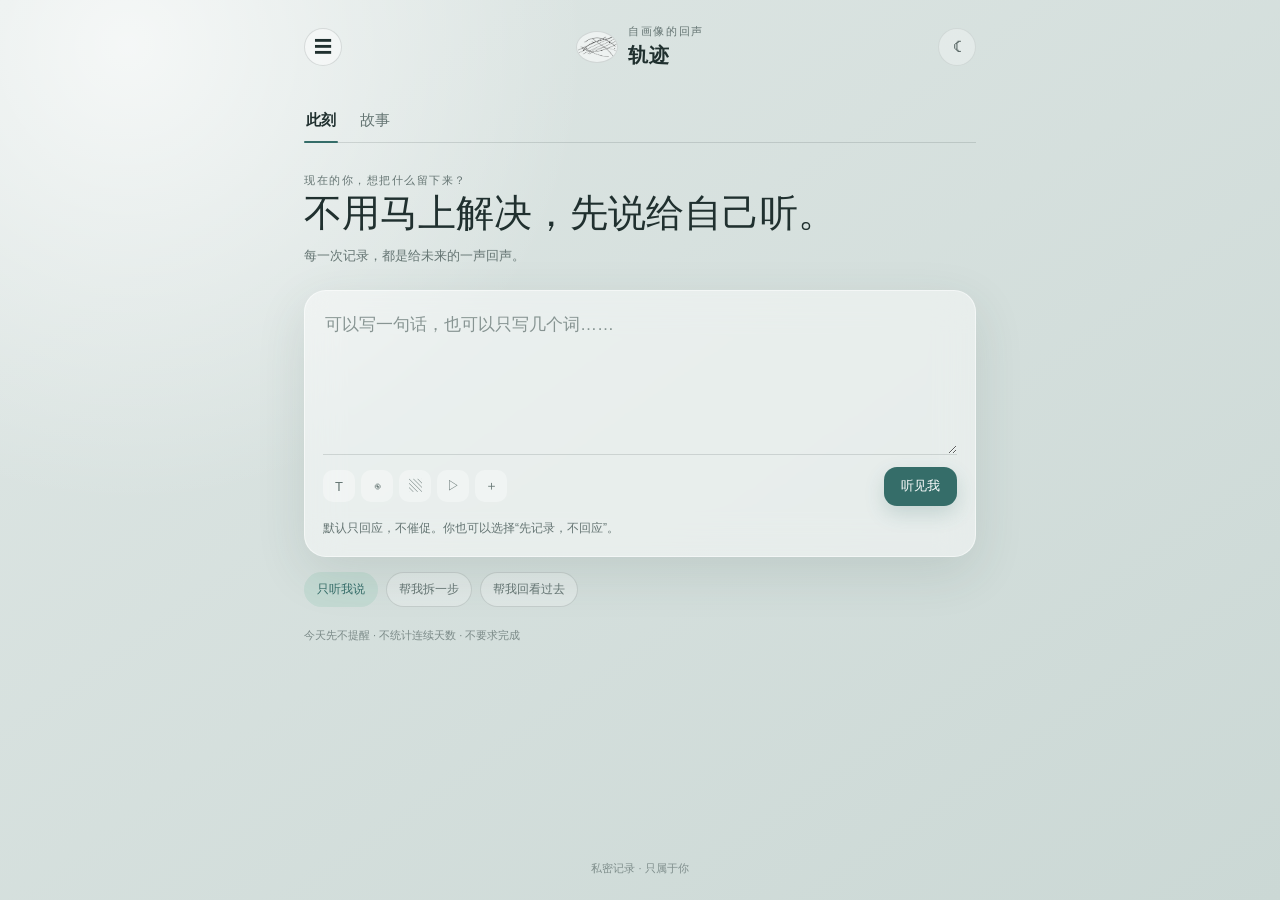
==== app-2/prototype/index.html @ c13e7a48 "feat: add initial trajectory prototype" ====
<!doctype html>
<html lang="zh-CN">
  <head>
    <meta charset="UTF-8" />
    <meta name="viewport" content="width=device-width, initial-scale=1.0" />
    <meta name="theme-color" content="#dfe7e5" />
    <link rel="icon" type="image/png" href="./assets/trajectory-mark.png" />
    <link rel="apple-touch-icon" href="./assets/trajectory-mark.png" />
    <link rel="manifest" href="./manifest.webmanifest" />
    <meta name="apple-mobile-web-app-title" content="轨迹" />
    <title>轨迹 · 自画像的回声</title>
    <link rel="stylesheet" href="./styles.css" />
  </head>
  <body data-theme="mist" data-hand="right">
    <main class="app-shell">
      <header class="topbar">
        <button class="icon-button" id="settingsButton" aria-label="打开设置" title="设置">☰</button>
        <div class="brand-lockup">
          <span class="brand-mark"><img src="./assets/trajectory-mark.png" alt="轨迹图标" /></span>
          <div>
            <p class="eyebrow">自画像的回声</p>
            <h1>轨迹</h1>
          </div>
        </div>
        <button class="icon-button ghost" id="quietButton" aria-label="今天先不提醒" title="今天先不提醒">☾</button>
      </header>

      <nav class="tabs" aria-label="主导航">
        <button class="tab is-active" data-tab="now">此刻</button>
        <button class="tab" data-tab="story">故事</button>
      </nav>

      <section class="view" id="nowView" data-view="now">
        <div class="welcome-copy">
          <p class="kicker" id="greeting">现在的你，想把什么留下来？</p>
          <h2>不用马上解决，先说给自己听。</h2>
          <p class="muted">每一次记录，都是给未来的一声回声。</p>
        </div>

        <section class="composer glass-panel" aria-label="记录此刻">
          <label class="sr-only" for="thoughtInput">写下此刻的想法</label>
          <textarea id="thoughtInput" rows="5" placeholder="可以写一句话，也可以只写几个词……"></textarea>
          <div class="composer-toolbar">
            <div class="input-tools" role="group" aria-label="输入方式">
              <button class="tool-button" data-input="text" aria-label="文字输入">T</button>
              <button class="tool-button" data-input="voice" aria-label="语音输入">◉</button>
              <button class="tool-button" data-input="image" aria-label="添加图片">▧</button>
              <button class="tool-button optional" data-input="video" aria-label="添加视频">▷</button>
              <button class="tool-button" id="tagButton" aria-label="添加标签">＋</button>
            </div>
            <button class="primary-button" id="respondButton">听见我</button>
          </div>
          <p class="composer-hint" id="composerHint">默认只回应，不催促。你也可以选择“先记录，不回应”。</p>
        </section>

        <div class="response-modes" aria-label="回应模式">
          <button class="mode-chip is-selected" data-mode="reflect">只听我说</button>
          <button class="mode-chip" data-mode="break_down">帮我拆一步</button>
          <button class="mode-chip" data-mode="recall">帮我回看过去</button>
        </div>

        <section class="response-card glass-panel is-hidden" id="responseCard" aria-live="polite">
          <div class="response-label"><span class="pulse-dot"></span> 一声回声</div>
          <p id="responseText"></p>
          <div class="response-actions">
            <button class="secondary-button" id="saveButton">留下这声回声</button>
            <button class="text-button" id="quietResponseButton">先安静一会儿</button>
          </div>
        </section>

        <div class="small-note">今天先不提醒 · 不统计连续天数 · 不要求完成</div>
      </section>

      <section class="view is-hidden" id="storyView" data-view="story">
        <div class="story-header">
          <div>
            <p class="kicker">你的故事</p>
            <h2>回到某一个时刻。</h2>
          </div>
          <button class="secondary-button report-button" id="reportButton">月度回望</button>
        </div>

        <div class="filters glass-panel">
          <button class="filter-button" id="dateFilter">最近 30 天⌄</button>
          <button class="filter-button" id="tagFilter">所有标签⌄</button>
        </div>

        <div class="story-list" id="storyList"></div>
        <section class="empty-state glass-panel" id="emptyState">
          <div class="empty-orbit">◌</div>
          <h3>故事还在变长</h3>
          <p>你留下的每一次小小回应，都会在这里找到位置。</p>
          <button class="text-button" id="backToNow">写下第一声回声 →</button>
        </section>
      </section>

      <footer class="bottom-note">私密记录 · 只属于你</footer>
    </main>

    <div class="modal-backdrop is-hidden" id="settingsModal" role="presentation">
      <section class="settings-sheet" role="dialog" aria-modal="true" aria-labelledby="settingsTitle">
        <div class="sheet-handle"></div>
        <div class="sheet-header">
          <div>
            <p class="kicker">偏好与安全</p>
            <h2 id="settingsTitle">设置</h2>
          </div>
          <button class="icon-button" id="closeSettings" aria-label="关闭设置">×</button>
        </div>
        <div class="settings-group">
          <div class="setting-row">
            <div><strong>常用手</strong><span>让常用按钮更靠近顺手的一侧</span></div>
            <div class="segmented" role="group" aria-label="常用手">
              <button data-hand-choice="left">左手</button><button class="is-active" data-hand-choice="right">右手</button>
            </div>
          </div>
          <div class="setting-row">
            <div><strong>界面背景</strong><span>低饱和色块，保持阅读舒适</span></div>
            <div class="theme-picker" role="group" aria-label="界面背景">
              <button class="theme-swatch mist is-active" data-theme-choice="mist" aria-label="雾青"></button>
              <button class="theme-swatch sand" data-theme-choice="sand" aria-label="暖沙"></button>
              <button class="theme-swatch dusk" data-theme-choice="dusk" aria-label="暮蓝"></button>
            </div>
          </div>
          <div class="setting-row">
            <div><strong>主动提醒</strong><span>默认关闭，只在你主动设置后提醒</span></div>
            <label class="switch"><input type="checkbox" id="reminderToggle" /><span></span></label>
          </div>
          <div class="setting-row">
            <div><strong>允许回看过去</strong><span>让 AI 在你请求时引用旧的回声</span></div>
            <label class="switch"><input type="checkbox" id="historyToggle" /><span></span></label>
          </div>
        </div>
        <div class="privacy-callout"><span>⌁</span><p>你的记录默认私密。云同步、AI 分析和媒体理解都可以分别控制。</p></div>
        <button class="primary-button full-width" id="doneSettings">完成</button>
      </section>
    </div>

    <script src="./app.js"></script>
  </body>
</html>
---- app-2/prototype/styles.css ----
:root {
  color-scheme: light;
  --bg: #dfe7e5;
  --bg-deep: #cbd8d5;
  --ink: #20302f;
  --muted: #657573;
  --line: rgba(32, 48, 47, .14);
  --glass: rgba(255, 255, 255, .46);
  --glass-strong: rgba(255, 255, 255, .72);
  --accent: #356d69;
  --accent-soft: #c4dad3;
  --shadow: 0 16px 50px rgba(48, 72, 68, .12);
}

* { box-sizing: border-box; }
body { margin: 0; min-height: 100vh; color: var(--ink); font-family: ui-sans-serif, -apple-system, BlinkMacSystemFont, "PingFang SC", "Noto Sans CJK SC", sans-serif; background: radial-gradient(circle at 10% 5%, rgba(255,255,255,.7), transparent 32%), linear-gradient(145deg, var(--bg), var(--bg-deep)); }
body[data-theme="sand"] { --bg: #e8e0d3; --bg-deep: #d5c9b7; --accent: #78614c; --accent-soft: #ead9c2; }
body[data-theme="dusk"] { --bg: #d9dce5; --bg-deep: #bfc5d5; --ink: #24283b; --muted: #666c80; --accent: #535d87; --accent-soft: #d0d4e9; }
button, textarea, input { font: inherit; }
button { cursor: pointer; color: inherit; border: 0; }
.app-shell { width: min(100%, 760px); min-height: 100vh; margin: 0 auto; padding: 24px clamp(18px, 4vw, 44px) 22px; display: flex; flex-direction: column; }
.topbar { display: flex; align-items: center; justify-content: space-between; gap: 16px; }
.brand-lockup { display: flex; align-items: center; gap: 10px; }
.brand-mark { display: grid; place-items: center; width: 42px; height: 32px; overflow: hidden; border: 1px solid var(--line); border-radius: 50%; background: rgba(255,255,255,.55); }
.brand-mark img { width: 39px; height: 23px; object-fit: cover; object-position: center; mix-blend-mode: multiply; }
.eyebrow, .kicker { margin: 0 0 3px; color: var(--muted); font-size: 11px; letter-spacing: .14em; }
h1, h2, h3, p { margin-top: 0; }
h1 { margin: 0; font-family: Georgia, serif; font-size: 20px; letter-spacing: .04em; }
h2 { margin-bottom: 9px; font-family: Georgia, serif; font-size: clamp(26px, 4vw, 38px); font-weight: 500; line-height: 1.2; }
h3 { margin-bottom: 6px; font-family: Georgia, serif; font-size: 21px; font-weight: 500; }
.icon-button { width: 38px; height: 38px; border-radius: 50%; background: var(--glass); border: 1px solid var(--line); font-size: 18px; transition: transform .2s, background .2s; }
.icon-button:hover { transform: translateY(-1px); background: var(--glass-strong); }
.icon-button.ghost { opacity: .66; }
.tabs { display: flex; gap: 20px; margin: 42px 0 30px; border-bottom: 1px solid var(--line); }
.tab { position: relative; padding: 0 2px 12px; background: none; color: var(--muted); font-size: 15px; }
.tab.is-active { color: var(--ink); font-weight: 600; }
.tab.is-active::after { content: ""; position: absolute; left: 0; right: 0; bottom: -1px; height: 2px; background: var(--accent); border-radius: 2px; }
.view { animation: fade-in .35s ease both; }
@keyframes fade-in { from { opacity: 0; transform: translateY(5px); } to { opacity: 1; transform: none; } }
.welcome-copy { max-width: 580px; margin-bottom: 24px; }
.muted, .composer-hint, .small-note, .bottom-note { color: var(--muted); font-size: 13px; line-height: 1.6; }
.glass-panel { background: var(--glass); border: 1px solid rgba(255,255,255,.5); box-shadow: var(--shadow); backdrop-filter: blur(18px); -webkit-backdrop-filter: blur(18px); }
.composer { border-radius: 22px; padding: 18px; }
textarea { display: block; width: 100%; resize: vertical; min-height: 125px; border: 0; outline: 0; background: transparent; color: var(--ink); font-size: 17px; line-height: 1.65; }
textarea::placeholder { color: var(--muted); opacity: .75; }
.composer-toolbar { display: flex; align-items: center; justify-content: space-between; gap: 12px; padding-top: 12px; border-top: 1px solid var(--line); }
.input-tools { display: flex; gap: 6px; }
.tool-button { width: 32px; height: 32px; border-radius: 10px; background: rgba(255,255,255,.34); color: var(--muted); border: 1px solid transparent; font-size: 13px; }
.tool-button:hover, .tool-button.is-selected { color: var(--accent); background: var(--accent-soft); border-color: rgba(53,109,105,.18); }
.primary-button, .secondary-button { min-height: 39px; padding: 0 17px; border-radius: 13px; font-size: 13px; transition: transform .2s, box-shadow .2s; }
.primary-button { color: #fff; background: var(--accent); box-shadow: 0 8px 20px rgba(53,109,105,.2); }
.primary-button:hover, .secondary-button:hover { transform: translateY(-1px); }
.secondary-button { background: var(--glass-strong); border: 1px solid var(--line); }
.full-width { width: 100%; }
.composer-hint { margin: 13px 0 0; font-size: 12px; }
.response-modes { display: flex; flex-wrap: wrap; gap: 8px; margin: 15px 0 18px; }
.mode-chip { padding: 8px 12px; border-radius: 999px; background: rgba(255,255,255,.27); border: 1px solid var(--line); color: var(--muted); font-size: 12px; }
.mode-chip.is-selected { background: var(--accent-soft); color: var(--accent); border-color: transparent; }
.response-card { border-radius: 18px; padding: 19px; }
.response-label { display: flex; align-items: center; gap: 7px; margin-bottom: 12px; color: var(--accent); font-size: 12px; letter-spacing: .08em; }
.pulse-dot { display: inline-block; width: 7px; height: 7px; border-radius: 50%; background: var(--accent); box-shadow: 0 0 0 5px rgba(53,109,105,.12); }
.response-card p { margin-bottom: 17px; font-family: Georgia, serif; font-size: 17px; line-height: 1.7; }
.response-actions { display: flex; align-items: center; gap: 13px; }
.text-button { padding: 4px 0; background: none; color: var(--accent); font-size: 12px; }
.small-note { margin-top: 20px; font-size: 11px; opacity: .8; }
.story-header { display: flex; justify-content: space-between; align-items: end; gap: 15px; margin-bottom: 20px; }
.report-button { white-space: nowrap; }
.filters { display: flex; gap: 8px; padding: 8px; margin-bottom: 17px; border-radius: 15px; }
.filter-button { flex: 1; padding: 9px 11px; text-align: left; border-radius: 10px; background: rgba(255,255,255,.28); color: var(--muted); font-size: 12px; }
.story-list { display: grid; gap: 11px; }
.story-item { padding: 15px 16px; border-radius: 16px; background: var(--glass); border: 1px solid rgba(255,255,255,.5); box-shadow: 0 7px 25px rgba(48,72,68,.07); }
.story-meta { display: flex; justify-content: space-between; gap: 10px; margin-bottom: 7px; color: var(--muted); font-size: 11px; }
.story-item h3 { margin-bottom: 4px; font-size: 17px; }
.story-item p { margin-bottom: 0; color: var(--muted); font-size: 13px; line-height: 1.55; }
.story-tag { display: inline-block; padding: 4px 8px; margin-top: 10px; border-radius: 999px; background: var(--accent-soft); color: var(--accent); font-size: 10px; }
.empty-state { padding: 45px 22px; border-radius: 20px; text-align: center; }
.empty-orbit { display: grid; place-items: center; width: 58px; height: 58px; margin: 0 auto 15px; border: 1px solid var(--line); border-radius: 50%; color: var(--accent); font-size: 32px; }
.empty-state p { max-width: 280px; margin: 0 auto 16px; color: var(--muted); font-size: 13px; line-height: 1.6; }
.bottom-note { margin-top: auto; padding-top: 28px; text-align: center; font-size: 11px; opacity: .75; }
.settings-sheet { width: min(100%, 560px); padding: 11px 22px 24px; background: var(--glass-strong); border: 1px solid rgba(255,255,255,.7); border-radius: 26px 26px 0 0; box-shadow: 0 -20px 60px rgba(32,48,47,.18); backdrop-filter: blur(24px); }
.modal-backdrop { position: fixed; inset: 0; z-index: 10; display: flex; align-items: end; justify-content: center; background: rgba(31,45,44,.22); animation: fade-in .2s ease both; }
.sheet-handle { width: 38px; height: 4px; margin: 0 auto 20px; border-radius: 99px; background: var(--line); }
.sheet-header { display: flex; align-items: start; justify-content: space-between; margin-bottom: 20px; }
.sheet-header h2 { margin-bottom: 0; font-size: 28px; }
.settings-group { display: grid; gap: 2px; }
.setting-row { display: flex; align-items: center; justify-content: space-between; gap: 18px; padding: 16px 0; border-bottom: 1px solid var(--line); }
.setting-row strong, .setting-row span { display: block; }
.setting-row strong { margin-bottom: 4px; font-size: 14px; font-weight: 600; }
.setting-row span { color: var(--muted); font-size: 11px; line-height: 1.4; }
.segmented { display: flex; padding: 3px; border-radius: 10px; background: rgba(32,48,47,.08); }
.segmented button { padding: 7px 10px; border-radius: 8px; background: transparent; color: var(--muted); font-size: 11px; }
.segmented button.is-active { background: var(--glass-strong); color: var(--ink); box-shadow: 0 2px 8px rgba(32,48,47,.08); }
.theme-picker { display: flex; gap: 7px; }
.theme-swatch { width: 25px; height: 25px; border-radius: 50%; border: 2px solid transparent; }
.theme-swatch.is-active { outline: 2px solid var(--accent); outline-offset: 2px; }
.theme-swatch.mist { background: #b9d0ca; }.theme-swatch.sand { background: #d8c7ad; }.theme-swatch.dusk { background: #afb7d0; }
.switch input { display: none; }
.switch span { display: block; position: relative; width: 41px; height: 24px; border-radius: 99px; background: rgba(32,48,47,.17); transition: background .2s; }
.switch span::after { content: ""; position: absolute; top: 3px; left: 3px; width: 18px; height: 18px; border-radius: 50%; background: white; box-shadow: 0 2px 4px rgba(0,0,0,.14); transition: transform .2s; }
.switch input:checked + span { background: var(--accent); }.switch input:checked + span::after { transform: translateX(17px); }
.privacy-callout { display: flex; align-items: start; gap: 10px; margin: 18px 0; padding: 12px 13px; border-radius: 13px; background: var(--accent-soft); color: var(--accent); }
.privacy-callout span { font-size: 20px; line-height: 1; }.privacy-callout p { margin: 0; font-size: 11px; line-height: 1.5; }
.is-hidden { display: none !important; }
.sr-only { position: absolute; width: 1px; height: 1px; padding: 0; margin: -1px; overflow: hidden; clip: rect(0,0,0,0); white-space: nowrap; border: 0; }
body[data-hand="left"] .composer-toolbar { flex-direction: row-reverse; }
body[data-hand="left"] .input-tools { flex-direction: row-reverse; }
@media (min-width: 680px) { .settings-sheet { margin-bottom: 18px; border-radius: 26px; } .modal-backdrop { align-items: center; } }
@media (prefers-reduced-motion: reduce) { *, *::before, *::after { animation-duration: .01ms !important; transition-duration: .01ms !important; } }
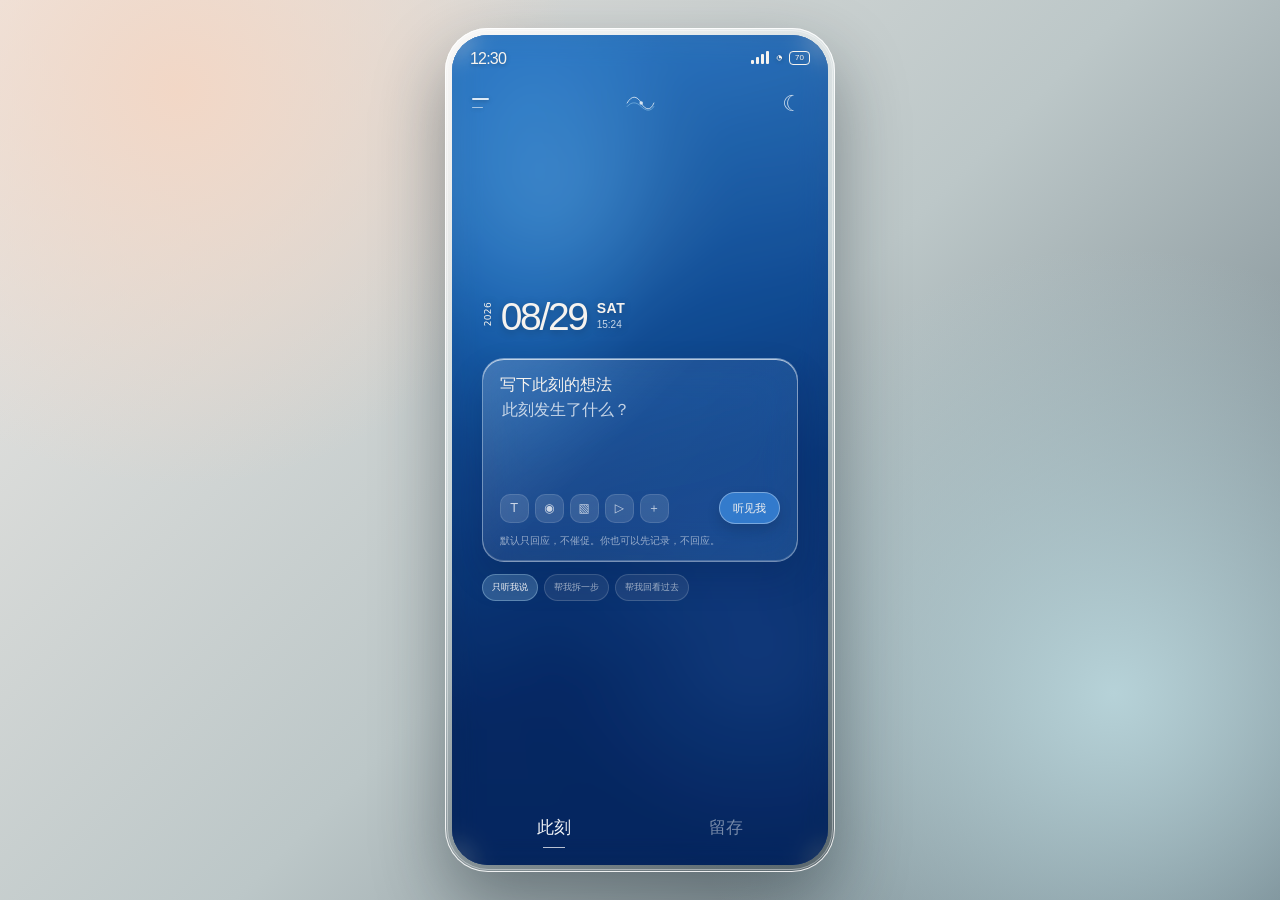
==== commit 600d1401: "feat: refresh trajectory prototype interface" ====
--- a/app-2/prototype/index.html
+++ b/app-2/prototype/index.html
@@ -1,141 +1,119 @@
 <!doctype html>
 <html lang="zh-CN">
-  <head>
-    <meta charset="UTF-8" />
-    <meta name="viewport" content="width=device-width, initial-scale=1.0" />
-    <meta name="theme-color" content="#dfe7e5" />
-    <link rel="icon" type="image/png" href="./assets/trajectory-mark.png" />
-    <link rel="apple-touch-icon" href="./assets/trajectory-mark.png" />
-    <link rel="manifest" href="./manifest.webmanifest" />
-    <meta name="apple-mobile-web-app-title" content="轨迹" />
-    <title>轨迹 · 自画像的回声</title>
-    <link rel="stylesheet" href="./styles.css" />
-  </head>
-  <body data-theme="mist" data-hand="right">
-    <main class="app-shell">
-      <header class="topbar">
-        <button class="icon-button" id="settingsButton" aria-label="打开设置" title="设置">☰</button>
-        <div class="brand-lockup">
-          <span class="brand-mark"><img src="./assets/trajectory-mark.png" alt="轨迹图标" /></span>
-          <div>
-            <p class="eyebrow">自画像的回声</p>
-            <h1>轨迹</h1>
-          </div>
+<head>
+  <meta charset="utf-8" />
+  <meta name="viewport" content="width=device-width, initial-scale=1, viewport-fit=cover" />
+  <title>轨迹 · 自画像的回声</title>
+  <style>
+    :root{
+      color-scheme:dark;
+      --ink:rgba(255,249,241,.96);--soft:rgba(255,246,235,.72);--faint:rgba(255,246,235,.45);
+      --line:rgba(255,246,235,.2);--accent:#9fd7ff;--accent-strong:#b7e5ff;
+      --glass:rgba(160,198,235,.17);--glass-strong:rgba(237,247,255,.23);--shadow:0 24px 58px rgba(1,13,34,.35)
+    }
+    *{box-sizing:border-box}
+    html,body{margin:0;min-height:100%;font-family:Inter,ui-sans-serif,system-ui,-apple-system,"Segoe UI","PingFang SC","Microsoft YaHei",sans-serif;background:#dcd7d4;color:var(--ink)}
+    button,textarea,input{font:inherit}button{border:0;color:inherit;cursor:pointer}
+    body{min-height:100vh;display:grid;place-items:center;padding:22px;background:radial-gradient(circle at 14% 10%,#f2d7c6 0,transparent 29%),radial-gradient(circle at 87% 77%,#b6d2d8 0,transparent 34%),linear-gradient(135deg,#eee9e5,#bcc7c8 52%,#60717a)}
+    .stage{display:flex;justify-content:center;width:100%}
+    .phone{width:min(390px,calc(100vw - 28px));aspect-ratio:390/844;padding:7px;border-radius:43px;background:linear-gradient(145deg,rgba(255,255,255,.82),rgba(199,215,220,.44) 43%,rgba(53,66,73,.76));box-shadow:0 30px 70px rgba(14,27,36,.4),inset 0 0 0 1px rgba(255,255,255,.88),inset 0 0 26px rgba(255,255,255,.2);position:relative}
+    .phone:after{content:"";position:absolute;inset:2px;border-radius:41px;border:1px solid rgba(255,255,255,.4);pointer-events:none}
+    .screen{position:relative;height:100%;overflow:hidden;border-radius:36px;background:#092f6e;isolation:isolate;box-shadow:inset 0 0 0 1px rgba(255,255,255,.2),inset 0 0 45px rgba(255,255,255,.08)}
+    .backdrop,.backdrop:before,.backdrop:after{position:absolute;inset:0;content:"";z-index:-3}
+    .backdrop{background:radial-gradient(ellipse at 19% 8%,rgba(59,142,222,.9),transparent 34%),radial-gradient(ellipse at 88% 28%,rgba(13,74,151,.8),transparent 44%),linear-gradient(160deg,#2679ca 0%,#0f4c99 48%,#062c68 100%);animation:water 12s ease-in-out infinite alternate}
+    .backdrop:before{inset:-14%;background:radial-gradient(circle at 32% 26%,rgba(152,218,255,.28),transparent 20%),radial-gradient(circle at 74% 69%,rgba(75,147,241,.24),transparent 24%);filter:blur(22px);animation:drift 17s ease-in-out infinite alternate}
+    .backdrop:after{background:linear-gradient(180deg,rgba(255,255,255,.08),transparent 32%,rgba(0,8,32,.22));z-index:-2}
+    @keyframes water{to{filter:hue-rotate(9deg) saturate(1.08);transform:scale(1.04)}}
+    @keyframes drift{to{transform:translate(4%, -2%) scale(1.08)}}
+    .frost{position:absolute;inset:0;background:rgba(13,35,75,.12);backdrop-filter:blur(13px) saturate(1.08);-webkit-backdrop-filter:blur(13px) saturate(1.08);pointer-events:none;z-index:-1}
+    .content{position:relative;height:100%;padding:14px 16px 13px;display:flex;flex-direction:column}
+    .status{height:25px;display:flex;align-items:flex-start;justify-content:space-between;padding:2px 2px 0;font:300 16px/1 Arial,sans-serif;letter-spacing:-.05em;text-shadow:0 1px 4px rgba(0,0,0,.3)}
+    .status-right{display:flex;align-items:center;gap:7px;font-size:10px;letter-spacing:0}.signal{display:inline-flex;align-items:flex-end;gap:2px;height:12px}.signal i{display:block;width:3px;border-radius:1px;background:currentColor}.signal i:nth-child(1){height:4px}.signal i:nth-child(2){height:7px}.signal i:nth-child(3){height:10px}.signal i:nth-child(4){height:13px}.wifi{font-size:12px}.battery{padding:2px 5px;border:1px solid currentColor;border-radius:4px;font-size:8px}
+    .topbar{display:flex;align-items:center;justify-content:space-between;margin-top:10px}.menu-button{width:40px;height:38px;background:transparent;display:flex;flex-direction:column;justify-content:center;gap:7px;padding-left:4px}.menu-button i{display:block;height:1.5px;background:rgba(255,255,255,.84);border-radius:2px;box-shadow:0 1px 4px rgba(0,0,0,.28)}.menu-button i:first-child{width:17px}.menu-button i:last-child{width:11px;opacity:.68}.mark{display:grid;place-items:center;width:31px;height:24px;opacity:.85}.mark svg{width:31px;height:24px}.top-action{width:40px;height:38px;background:transparent;color:rgba(255,255,255,.76);font-size:22px}
+    .view{min-height:0;flex:1;display:flex;flex-direction:column;animation:appear .34s ease both}.is-hidden{display:none!important}@keyframes appear{from{opacity:0;transform:translateY(7px)}to{opacity:1;transform:none}}
+    .hero{flex:1;display:flex;align-items:center;justify-content:center;padding:0 0 36px}.hero-inner{width:92%;max-width:340px}.date-button{display:flex;align-items:flex-start;background:transparent;color:var(--ink);padding:12px 0;margin-bottom:12px;text-align:left;text-shadow:0 2px 8px rgba(0,0,0,.28)}.year{writing-mode:vertical-rl;transform:rotate(180deg);font-size:9px;letter-spacing:.04em;margin:2px 8px 0 1px}.date{font:300 39px/.86 Arial,sans-serif;letter-spacing:-.06em}.date-meta{display:flex;flex-direction:column;gap:5px;margin:1px 0 0 10px;font:300 11px/1 Arial,sans-serif}.date-meta strong{font-size:14px;letter-spacing:.04em}.date-meta span:last-child{font-size:10px;color:rgba(255,255,255,.76)}
+    .composer{border:1px solid rgba(255,255,255,.38);border-radius:22px;background:linear-gradient(135deg,rgba(255,255,255,.2),rgba(255,255,255,.08) 42%,rgba(126,202,255,.15));box-shadow:inset 0 1px 0 rgba(255,255,255,.68),inset 0 -1px 0 rgba(255,255,255,.2),0 16px 34px rgba(3,24,60,.18);backdrop-filter:blur(19px) saturate(1.1);-webkit-backdrop-filter:blur(19px) saturate(1.1);padding:16px 17px 12px}.composer textarea{display:block;width:100%;min-height:86px;resize:none;outline:0;border:0;background:transparent;color:var(--ink);font:400 16px/1.55 "PingFang SC","Microsoft YaHei",sans-serif}.composer textarea::placeholder{color:rgba(255,255,255,.74)}.composer-toolbar{display:flex;align-items:center;justify-content:space-between;gap:10px;padding-top:10px}.tools{display:flex;align-items:center;gap:6px}.tool{width:29px;height:29px;border-radius:10px;background:rgba(255,255,255,.12);color:rgba(255,255,255,.74);font-size:12px;border:1px solid rgba(255,255,255,.12);transition:.2s}.tool:hover,.tool.is-selected{background:rgba(159,215,255,.28);color:#fff;transform:translateY(-1px)}.respond{min-height:32px;padding:0 13px;border-radius:999px;background:rgba(62,142,228,.72);border:1px solid rgba(255,255,255,.34);font-size:11px;box-shadow:0 6px 14px rgba(0,0,0,.14)}.respond:hover{background:rgba(89,165,241,.92)}.hint{margin:10px 0 0;color:rgba(255,255,255,.55);font-size:10px;line-height:1.45}.mode-row{display:flex;gap:6px;flex-wrap:wrap;margin:12px 0 0}.mode{padding:6px 9px;border-radius:999px;background:rgba(255,255,255,.08);border:1px solid rgba(255,255,255,.16);font-size:9px;color:rgba(255,255,255,.62)}.mode.is-selected{background:rgba(168,222,255,.24);color:#fff;border-color:rgba(198,235,255,.32)}
+    .response{margin-top:13px;padding:13px 14px;border-radius:17px;background:linear-gradient(135deg,rgba(255,255,255,.2),rgba(255,255,255,.07));border:1px solid rgba(255,255,255,.24);box-shadow:0 14px 28px rgba(0,0,0,.14);backdrop-filter:blur(18px);-webkit-backdrop-filter:blur(18px);animation:appear .3s ease both}.response-label{display:flex;align-items:center;gap:7px;color:var(--accent-strong);font-size:10px;letter-spacing:.08em;margin-bottom:8px}.pulse{width:7px;height:7px;border-radius:50%;background:var(--accent-strong);box-shadow:0 0 0 5px rgba(159,215,255,.14)}.response p{margin:0 0 11px;font:400 13px/1.6 "Noto Serif SC","STSong",serif;color:rgba(255,249,241,.94)}.response-actions{display:flex;gap:12px;align-items:center}.secondary,.text-button{font-size:10px}.secondary{padding:7px 10px;border-radius:10px;background:rgba(255,255,255,.15);border:1px solid rgba(255,255,255,.24)}.text-button{padding:3px 0;background:transparent;color:rgba(255,255,255,.7)}
+    .bottom-nav{height:49px;display:flex;align-items:center;justify-content:space-around;margin-top:auto;color:rgba(255,255,255,.45);font-family:"Noto Serif SC","STSong",serif;font-size:17px}.nav-button{width:50%;height:43px;background:transparent;color:inherit;position:relative}.nav-button.is-active{color:rgba(255,255,255,.96)}.nav-button.is-active:after{content:"";position:absolute;left:50%;bottom:1px;width:22px;height:1px;transform:translateX(-50%);background:rgba(255,255,255,.72)}
+    .archive-header{padding:13px 6px 0}.archive-tabs{display:flex;align-items:baseline;gap:29px}.archive-tab{padding:6px 0;background:transparent;color:var(--faint);font-size:22px;letter-spacing:-.04em}.archive-tab:last-child{font-family:"Noto Serif SC","STSong",serif;font-size:24px;letter-spacing:.02em}.archive-tab.is-active{color:var(--ink);text-shadow:0 0 16px rgba(255,255,255,.3)}.archive-tab.is-active:after{content:"";display:block;height:1px;width:48px;margin:8px auto 0;background:rgba(255,247,235,.72)}.tag-heading{margin:13px 0 0;font-size:14px;color:var(--soft)}.archive-scroll{position:relative;flex:1;min-height:0;overflow:auto;padding:13px 4px 8px 9px;scrollbar-width:none}.archive-scroll::-webkit-scrollbar{display:none}.rail{position:absolute;left:14px;top:39px;bottom:18px;width:1px;background:linear-gradient(180deg,rgba(255,245,233,.38),rgba(255,245,233,.08))}.year-heading,.day-heading{margin:5px 0 13px 20px;color:var(--faint);font-size:10px;letter-spacing:.1em}.day-heading{font-size:12px;letter-spacing:.06em;color:var(--soft);margin-top:14px;margin-bottom:12px}.entry{position:relative;padding:0 0 13px 20px;margin:0 0 6px}.entry:before{content:"";position:absolute;left:10px;top:5px;width:7px;height:7px;border-radius:50%;background:rgba(255,246,232,.86);box-shadow:0 0 0 3px rgba(255,246,232,.09),0 0 13px rgba(255,246,232,.2)}.time{font-size:10px;color:var(--faint);margin-bottom:6px;font-variant-numeric:tabular-nums}.note{position:relative;padding:12px 13px 11px;border-radius:17px;background:linear-gradient(145deg,rgba(255,255,255,.17),rgba(255,255,255,.06));box-shadow:inset 0 1px 0 rgba(255,255,255,.2),inset 0 -1px 0 rgba(0,0,0,.1),0 10px 23px rgba(0,0,0,.13);border:1px solid rgba(255,255,255,.08);cursor:pointer}.note.parked{background:linear-gradient(145deg,rgba(255,255,255,.13),rgba(255,255,255,.04))}.note:before{content:"";position:absolute;left:13px;right:13px;top:1px;height:1px;background:linear-gradient(90deg,transparent,rgba(255,255,255,.42),transparent);opacity:.65}.excerpt{margin:0 23px 7px 0;font-size:11px;line-height:1.5;color:rgba(255,249,241,.9)}.settle{margin:0 21px 8px 0;font:400 12px/1.45 "Noto Serif SC","STSong",serif;color:rgba(255,249,241,.96)}.settle:before{content:"“";color:rgba(255,245,230,.55);margin-right:2px}.settle:after{content:"”";color:rgba(255,245,230,.55);margin-left:2px}.note-foot{display:flex;justify-content:space-between;gap:8px;color:var(--faint);font-size:9px}.more{position:absolute;right:8px;top:8px;width:24px;height:25px;padding:0;background:transparent;color:rgba(255,249,241,.66);display:grid;place-items:center}.more span,.more span:before,.more span:after{content:"";display:block;width:3px;height:3px;border-radius:50%;background:currentColor}.more span:before{transform:translateY(-6px)}.more span:after{transform:translateY(3px)}.empty{padding:58px 22px;text-align:center;color:var(--faint);font-size:11px;line-height:1.7}.empty-orbit{font-size:30px;margin-bottom:7px}.archive-filter{display:flex;gap:6px;margin:10px 0 0 20px}.filter{padding:5px 9px;border-radius:999px;background:rgba(255,255,255,.1);border:1px solid rgba(255,255,255,.18);font-size:9px;color:var(--soft)}
+    .floating-menu{position:absolute;right:12px;z-index:8;display:none;min-width:116px;padding:6px;border-radius:13px;background:rgba(18,31,52,.88);border:1px solid rgba(255,255,255,.15);backdrop-filter:blur(18px);box-shadow:0 12px 28px rgba(0,0,0,.3),inset 0 1px 0 rgba(255,255,255,.15)}.floating-menu.is-open{display:block;animation:appear .15s ease both}.floating-menu button{display:block;width:100%;padding:8px 9px;border-radius:8px;text-align:left;background:transparent;color:rgba(255,249,241,.9);font-size:10px}.floating-menu button:hover{background:rgba(255,255,255,.1)}
+    .modal{position:absolute;inset:0;z-index:20;display:flex;align-items:flex-end;background:rgba(4,16,34,.36);animation:fade .2s ease both}.settings{width:100%;padding:10px 20px 22px;border-radius:25px 25px 0 0;background:rgba(228,242,251,.92);color:#203443;border:1px solid rgba(255,255,255,.75);box-shadow:0 -18px 50px rgba(0,0,0,.24);backdrop-filter:blur(24px);-webkit-backdrop-filter:blur(24px)}@keyframes fade{from{opacity:0}to{opacity:1}}.handle{width:38px;height:4px;margin:0 auto 17px;border-radius:99px;background:rgba(32,52,67,.2)}.settings-head{display:flex;align-items:flex-start;justify-content:space-between;margin-bottom:12px}.settings-head p{margin:0 0 3px;font-size:10px;letter-spacing:.12em;color:#66808f}.settings-head h2{margin:0;font:500 26px/1.2 Georgia,serif}.close{width:32px;height:32px;border-radius:50%;background:rgba(255,255,255,.6);font-size:20px;color:#4d6470}.setting-row{display:flex;align-items:center;justify-content:space-between;gap:14px;padding:11px 0;border-bottom:1px solid rgba(32,52,67,.12)}.setting-row strong{display:block;margin-bottom:3px;font-size:12px}.setting-row small{display:block;color:#6c808a;font-size:9px;line-height:1.4}.segmented{display:flex;padding:3px;border-radius:10px;background:rgba(32,52,67,.09)}.segmented button{padding:6px 8px;border-radius:8px;background:transparent;color:#6c808a;font-size:9px}.segmented button.is-active{background:#fff;color:#203443;box-shadow:0 2px 8px rgba(32,52,67,.1)}.swatches{display:flex;gap:7px}.swatch{width:23px;height:23px;border-radius:50%;border:2px solid transparent}.swatch.is-active{outline:2px solid #356d69;outline-offset:2px}.swatch.mist{background:#b8d5d2}.swatch.sand{background:#d9c5a7}.swatch.dusk{background:#abb8d3}.switch input{display:none}.switch span{position:relative;display:block;width:39px;height:23px;border-radius:99px;background:rgba(32,52,67,.18);transition:.2s}.switch span:after{content:"";position:absolute;left:3px;top:3px;width:17px;height:17px;border-radius:50%;background:#fff;box-shadow:0 2px 4px rgba(0,0,0,.14);transition:.2s}.switch input:checked+span{background:#397b78}.switch input:checked+span:after{transform:translateX(16px)}.privacy{display:flex;gap:8px;align-items:flex-start;margin:13px 0;padding:10px 11px;border-radius:12px;background:rgba(163,210,204,.38);color:#39716d}.privacy b{font-size:17px;line-height:1}.privacy p{margin:0;font-size:9px;line-height:1.5}.done{width:100%;min-height:36px;border-radius:12px;background:#2e716e;color:#fff;font-size:11px;box-shadow:0 7px 15px rgba(46,113,110,.2)}
+    .toast{position:absolute;left:50%;bottom:59px;z-index:30;transform:translate(-50%,8px);opacity:0;pointer-events:none;white-space:nowrap;padding:8px 11px;border-radius:999px;background:rgba(10,24,44,.82);color:rgba(255,255,255,.92);font-size:10px;transition:.25s;box-shadow:0 8px 20px rgba(0,0,0,.2)}.toast.show{opacity:1;transform:translate(-50%,0)}
+    body[data-hand="left"] .composer-toolbar{flex-direction:row-reverse}body[data-hand="left"] .tools{flex-direction:row-reverse}
+    @media (max-width:420px){body{padding:10px;background:#e9e5e1}.phone{width:100%;max-width:390px}}
+    @media (prefers-reduced-motion:reduce){*,*:before,*:after{animation-duration:.01ms!important;transition-duration:.01ms!important}}
+  </style>
+</head>
+<body>
+  <main class="stage">
+    <section class="phone" aria-label="轨迹应用">
+      <div class="screen">
+        <div class="backdrop"></div><div class="frost"></div>
+        <div class="content">
+          <div class="status"><span>12:30</span><span class="status-right"><span class="signal"><i></i><i></i><i></i><i></i></span><span class="wifi">◔</span><span class="battery">70</span></span></div>
+          <div class="topbar"><button class="menu-button" id="settingsButton" aria-label="打开设置"><i></i><i></i></button><div class="mark" aria-label="轨迹"><svg viewBox="0 0 44 30" fill="none" xmlns="http://www.w3.org/2000/svg"><path d="M3 15c6-11 14-11 20 0s14 11 18 0" stroke="rgba(255,255,255,.86)" stroke-width="1.4" stroke-linecap="round"/><path d="M3 20c6-7 13-7 20 0s14 7 18 0" stroke="rgba(181,229,255,.7)" stroke-width="1" stroke-linecap="round"/><circle cx="23" cy="15" r="2.5" fill="rgba(255,255,255,.95)"/></svg></div><button class="top-action" id="quietButton" aria-label="今天先不提醒">☾</button></div>
+
+          <section class="view" id="nowView" aria-label="此刻">
+            <div class="hero">
+              <div class="hero-inner">
+                <button class="date-button" id="dateButton" aria-label="打开留存"><span class="year">2026</span><span class="date">08/29</span><span class="date-meta"><strong>SAT</strong><span id="liveTime">15:24</span></span></button>
+                <section class="composer" aria-label="记录此刻"><label class="sr-only" for="thoughtInput">写下此刻的想法</label><textarea id="thoughtInput" placeholder="此刻发生了什么？"></textarea><div class="composer-toolbar"><div class="tools"><button class="tool" data-input="text" aria-label="文字输入">T</button><button class="tool" data-input="voice" aria-label="语音输入">◉</button><button class="tool" data-input="image" aria-label="添加图片">▧</button><button class="tool" data-input="video" aria-label="添加视频">▷</button><button class="tool" id="tagButton" aria-label="添加标签">＋</button></div><button class="respond" id="respondButton">听见我</button></div><p class="hint" id="composerHint">默认只回应，不催促。你也可以先记录，不回应。</p></section>
+                <div class="mode-row" aria-label="回应模式"><button class="mode is-selected" data-mode="reflect">只听我说</button><button class="mode" data-mode="break_down">帮我拆一步</button><button class="mode" data-mode="recall">帮我回看过去</button></div>
+                <section class="response is-hidden" id="responseCard" aria-live="polite"><div class="response-label"><span class="pulse"></span>一声回声</div><p id="responseText"></p><div class="response-actions"><button class="secondary" id="saveButton">留下这声回声</button><button class="text-button" id="quietResponseButton">先安静一会儿</button></div></section>
+              </div>
+            </div>
+          </section>
+
+          <section class="view is-hidden" id="archiveView" aria-label="留存">
+            <header class="archive-header"><div class="archive-tabs" role="tablist" aria-label="留存视图"><button class="archive-tab is-active" data-archive-mode="date" role="tab" aria-selected="true">8/29</button><button class="archive-tab" data-archive-mode="tag" role="tab" aria-selected="false">标签</button></div><div class="tag-heading is-hidden" id="tagHeading">#找工作</div><div class="archive-filter"><button class="filter" id="dateFilter">最近 30 天⌄</button><button class="filter" id="tagFilter">所有标签⌄</button></div></header>
+            <main class="archive-scroll" id="archiveScroll" aria-label="按时间排列的笔记"><div class="rail" aria-hidden="true"></div><div id="archiveList"></div></main>
+          </section>
+          <nav class="bottom-nav" aria-label="底部导航"><button class="nav-button is-active" data-view="now">此刻</button><button class="nav-button" data-view="archive">留存</button></nav>
         </div>
-        <button class="icon-button ghost" id="quietButton" aria-label="今天先不提醒" title="今天先不提醒">☾</button>
-      </header>
-
-      <nav class="tabs" aria-label="主导航">
-        <button class="tab is-active" data-tab="now">此刻</button>
-        <button class="tab" data-tab="story">故事</button>
-      </nav>
-
-      <section class="view" id="nowView" data-view="now">
-        <div class="welcome-copy">
-          <p class="kicker" id="greeting">现在的你，想把什么留下来？</p>
-          <h2>不用马上解决，先说给自己听。</h2>
-          <p class="muted">每一次记录，都是给未来的一声回声。</p>
-        </div>
-
-        <section class="composer glass-panel" aria-label="记录此刻">
-          <label class="sr-only" for="thoughtInput">写下此刻的想法</label>
-          <textarea id="thoughtInput" rows="5" placeholder="可以写一句话，也可以只写几个词……"></textarea>
-          <div class="composer-toolbar">
-            <div class="input-tools" role="group" aria-label="输入方式">
-              <button class="tool-button" data-input="text" aria-label="文字输入">T</button>
-              <button class="tool-button" data-input="voice" aria-label="语音输入">◉</button>
-              <button class="tool-button" data-input="image" aria-label="添加图片">▧</button>
-              <button class="tool-button optional" data-input="video" aria-label="添加视频">▷</button>
-              <button class="tool-button" id="tagButton" aria-label="添加标签">＋</button>
-            </div>
-            <button class="primary-button" id="respondButton">听见我</button>
-          </div>
-          <p class="composer-hint" id="composerHint">默认只回应，不催促。你也可以选择“先记录，不回应”。</p>
-        </section>
-
-        <div class="response-modes" aria-label="回应模式">
-          <button class="mode-chip is-selected" data-mode="reflect">只听我说</button>
-          <button class="mode-chip" data-mode="break_down">帮我拆一步</button>
-          <button class="mode-chip" data-mode="recall">帮我回看过去</button>
-        </div>
-
-        <section class="response-card glass-panel is-hidden" id="responseCard" aria-live="polite">
-          <div class="response-label"><span class="pulse-dot"></span> 一声回声</div>
-          <p id="responseText"></p>
-          <div class="response-actions">
-            <button class="secondary-button" id="saveButton">留下这声回声</button>
-            <button class="text-button" id="quietResponseButton">先安静一会儿</button>
-          </div>
-        </section>
-
-        <div class="small-note">今天先不提醒 · 不统计连续天数 · 不要求完成</div>
-      </section>
-
-      <section class="view is-hidden" id="storyView" data-view="story">
-        <div class="story-header">
-          <div>
-            <p class="kicker">你的故事</p>
-            <h2>回到某一个时刻。</h2>
-          </div>
-          <button class="secondary-button report-button" id="reportButton">月度回望</button>
-        </div>
-
-        <div class="filters glass-panel">
-          <button class="filter-button" id="dateFilter">最近 30 天⌄</button>
-          <button class="filter-button" id="tagFilter">所有标签⌄</button>
-        </div>
-
-        <div class="story-list" id="storyList"></div>
-        <section class="empty-state glass-panel" id="emptyState">
-          <div class="empty-orbit">◌</div>
-          <h3>故事还在变长</h3>
-          <p>你留下的每一次小小回应，都会在这里找到位置。</p>
-          <button class="text-button" id="backToNow">写下第一声回声 →</button>
-        </section>
-      </section>
-
-      <footer class="bottom-note">私密记录 · 只属于你</footer>
-    </main>
-
-    <div class="modal-backdrop is-hidden" id="settingsModal" role="presentation">
-      <section class="settings-sheet" role="dialog" aria-modal="true" aria-labelledby="settingsTitle">
-        <div class="sheet-handle"></div>
-        <div class="sheet-header">
-          <div>
-            <p class="kicker">偏好与安全</p>
-            <h2 id="settingsTitle">设置</h2>
-          </div>
-          <button class="icon-button" id="closeSettings" aria-label="关闭设置">×</button>
-        </div>
-        <div class="settings-group">
-          <div class="setting-row">
-            <div><strong>常用手</strong><span>让常用按钮更靠近顺手的一侧</span></div>
-            <div class="segmented" role="group" aria-label="常用手">
-              <button data-hand-choice="left">左手</button><button class="is-active" data-hand-choice="right">右手</button>
-            </div>
-          </div>
-          <div class="setting-row">
-            <div><strong>界面背景</strong><span>低饱和色块，保持阅读舒适</span></div>
-            <div class="theme-picker" role="group" aria-label="界面背景">
-              <button class="theme-swatch mist is-active" data-theme-choice="mist" aria-label="雾青"></button>
-              <button class="theme-swatch sand" data-theme-choice="sand" aria-label="暖沙"></button>
-              <button class="theme-swatch dusk" data-theme-choice="dusk" aria-label="暮蓝"></button>
-            </div>
-          </div>
-          <div class="setting-row">
-            <div><strong>主动提醒</strong><span>默认关闭，只在你主动设置后提醒</span></div>
-            <label class="switch"><input type="checkbox" id="reminderToggle" /><span></span></label>
-          </div>
-          <div class="setting-row">
-            <div><strong>允许回看过去</strong><span>让 AI 在你请求时引用旧的回声</span></div>
-            <label class="switch"><input type="checkbox" id="historyToggle" /><span></span></label>
-          </div>
-        </div>
-        <div class="privacy-callout"><span>⌁</span><p>你的记录默认私密。云同步、AI 分析和媒体理解都可以分别控制。</p></div>
-        <button class="primary-button full-width" id="doneSettings">完成</button>
-      </section>
-    </div>
-
-    <script src="./app.js"></script>
-  </body>
+        <div class="floating-menu" id="floatingMenu" role="menu"><button data-action="edit">编辑</button><button data-action="tag">添加标签</button><button data-action="delete">删除</button></div>
+        <div class="toast" id="toast" role="status"></div>
+        <div class="modal is-hidden" id="settingsModal" role="presentation"><section class="settings" role="dialog" aria-modal="true" aria-labelledby="settingsTitle"><div class="handle"></div><div class="settings-head"><div><p>偏好与安全</p><h2 id="settingsTitle">设置</h2></div><button class="close" id="closeSettings" aria-label="关闭设置">×</button></div><div class="setting-row"><div><strong>常用手</strong><small>让常用按钮更靠近顺手的一侧</small></div><div class="segmented"><button data-hand-choice="left">左手</button><button data-hand-choice="right" class="is-active">右手</button></div></div><div class="setting-row"><div><strong>界面背景</strong><small>低饱和色块，保持阅读舒适</small></div><div class="swatches"><button class="swatch mist is-active" data-theme-choice="mist" aria-label="雾青"></button><button class="swatch sand" data-theme-choice="sand" aria-label="暖沙"></button><button class="swatch dusk" data-theme-choice="dusk" aria-label="暮蓝"></button></div></div><div class="setting-row"><div><strong>主动提醒</strong><small>默认关闭，只在你主动设置后提醒</small></div><label class="switch"><input type="checkbox" id="reminderToggle"><span></span></label></div><div class="setting-row"><div><strong>允许回看过去</strong><small>让 AI 在你请求时引用旧的回声</small></div><label class="switch"><input type="checkbox" id="historyToggle"><span></span></label></div><div class="privacy"><b>⌁</b><p>你的记录默认私密。云同步、AI 分析和媒体理解都可以分别控制。</p></div><button class="done" id="doneSettings">完成</button></section></div>
+      </div>
+    </section>
+  </main>
+  <script>
+    (()=>{
+      const $=s=>document.querySelector(s), $$=s=>[...document.querySelectorAll(s)];
+      const seed=[
+        {id:'seed-1',date:'2026-08-29',time:'15:24',text:'下午突然很焦虑，脑子里一直在想找工作的事。',settle:'今天先不解决找工作的全部问题，先给朋友发一条消息。',tags:['#找工作'],status:'暂时安放'},
+        {id:'seed-2',date:'2026-08-29',time:'11:08',text:'感觉很累，什么都不想做。',settle:'先喝一杯水，再走到阳台站一会儿。',tags:['完成 · 喝水'],status:'已找到落点'},
+        {id:'seed-3',date:'2026-08-29',time:'08:16',text:'醒来以后不太想面对今天。',settle:'我不用一开始就准备好，先坐起来就好。',tags:['#起床','#自我对话'],status:'已找到落点'},
+        {id:'seed-4',date:'2026-08-28',time:'22:41',text:'今天有一点喘不过气，但我没有继续逼自己。',settle:'先让今晚只是今晚，明天再接住明天。',tags:['#自我照顾'],status:'暂时安放'}
+      ];
+      const state={view:'now',archiveMode:'date',mode:'reflect',records:JSON.parse(localStorage.getItem('trajectory_she_nicest_records')||'null')||seed,theme:localStorage.getItem('trajectory_she_nicest_theme')||'mist',hand:localStorage.getItem('trajectory_she_nicest_hand')||'right',reminders:localStorage.getItem('trajectory_she_nicest_reminders')==='true',history:localStorage.getItem('trajectory_she_nicest_history')==='true',menuRecord:null};
+      const persist=()=>{localStorage.setItem('trajectory_she_nicest_records',JSON.stringify(state.records));localStorage.setItem('trajectory_she_nicest_theme',state.theme);localStorage.setItem('trajectory_she_nicest_hand',state.hand);localStorage.setItem('trajectory_she_nicest_reminders',String(state.reminders));localStorage.setItem('trajectory_she_nicest_history',String(state.history))};
+      const toast=(message)=>{const el=$('#toast');el.textContent=message;el.classList.add('show');clearTimeout(toast.timer);toast.timer=setTimeout(()=>el.classList.remove('show'),2200)};
+      const escapeHtml=v=>String(v).replace(/[&<>"']/g,c=>({'&':'&amp;','<':'&lt;','>':'&gt;','"':'&quot;',"'":'&#39;'}[c]));
+      const responseFor=(text,mode)=>{const t=text.trim();if(!t)return'你还没有准备好说很多，也没关系。可以先留下一个词，或者只是停在这里。';if(mode==='break_down')return`我听见你被“${t.slice(0,28)}${t.length>28?'…':''}”卡住了。今天只做一个 3 分钟动作：把相关页面打开，不要求完成。`;if(mode==='recall')return state.history&&state.records.length?`这件事曾在 ${state.records[0].date.replaceAll('-','.')} 回到你面前。那时的你留下了自己的声音；现在的你不必复制当时的答案，只要听听它。`:'你还没有允许我调用过去的回声。可以在设置里打开，也可以只陪你停在此刻。';return`我听见了：${t.slice(0,52)}${t.length>52?'…':''}。你不需要现在解决它。可以先把这句话留在这里，等未来的你有力气时再回来。`};
+      const settleFor=(text,mode)=>mode==='break_down'?'先打开相关页面，只做一个 3 分钟动作。':mode==='recall'?'你曾经接住过自己，这一次也可以慢一点。':'今天先不解决全部问题，先给自己留一个可以呼吸的位置。';
+      function setView(view){state.view=view;$('#nowView').classList.toggle('is-hidden',view!=='now');$('#archiveView').classList.toggle('is-hidden',view!=='archive');$$('.nav-button').forEach(b=>b.classList.toggle('is-active',b.dataset.view===view));if(view==='archive')renderArchive();closeMenu()}
+      function renderArchive(){const list=$('#archiveList'),tagMode=state.archiveMode==='tag';$('#tagHeading').classList.toggle('is-hidden',!tagMode);$$('.archive-tab').forEach(b=>{const active=b.dataset.archiveMode===state.archiveMode;b.classList.toggle('is-active',active);b.setAttribute('aria-selected',String(active))});let records=tagMode?state.records.filter(r=>(r.tags||[]).some(t=>t.includes('找工作'))):state.records;if(!records.length){list.innerHTML='<div class="empty"><div class="empty-orbit">◌</div>这一天还没有留下什么。<br>你写下的，会在这里等你。</div>';return}const groups={};records.forEach(r=>(groups[r.date]??=[]).push(r));list.innerHTML=Object.entries(groups).sort((a,b)=>b[0].localeCompare(a[0])).map(([date,items],index)=>`<div class="year-heading">${date.slice(0,4)}年</div><div class="day-heading">${date.slice(5,7)}月${date.slice(8,10)}日</div>${items.map(r=>`<article class="entry"><div class="time">${escapeHtml(r.time)}</div><div class="note ${r.status==='暂时安放'?'parked':''}" data-record-id="${escapeHtml(r.id)}"><button class="more" data-more="${escapeHtml(r.id)}" aria-label="打开笔记菜单"><span></span></button><p class="excerpt">${escapeHtml(r.text)}</p><p class="settle">${escapeHtml(r.settle)}</p><div class="note-foot"><span>${(r.tags||[]).map(escapeHtml).join(' ')}</span><span>${escapeHtml(r.status||'已留下')}</span></div></div></article>`).join('')}`).join('');$$('[data-more]').forEach(btn=>btn.addEventListener('click',event=>{event.stopPropagation();openMenu(btn.dataset.more,btn)}));$$('.note').forEach(note=>note.addEventListener('click',()=>closeMenu()))}
+      function openMenu(id,button){state.menuRecord=id;const menu=$('#floatingMenu'),screen=$('.screen').getBoundingClientRect(),rect=button.getBoundingClientRect();menu.style.top=`${Math.min(rect.bottom-screen.top+4,screen.height-145)}px`;menu.style.right='12px';menu.classList.add('is-open')}
+      function closeMenu(){state.menuRecord=null;$('#floatingMenu').classList.remove('is-open')}
+      function setTheme(theme){state.theme=theme;document.body.dataset.theme=theme;$$('[data-theme-choice]').forEach(b=>b.classList.toggle('is-active',b.dataset.themeChoice===theme));const colors={mist:['#092f6e','#2679ca'],sand:['#4e3d38','#a46b54'],dusk:['#151e56','#4d65b7']};document.querySelector('.screen').style.background=colors[theme][0];document.querySelector('.backdrop').style.background=`radial-gradient(ellipse at 19% 8%,${colors[theme][1]},transparent 35%),linear-gradient(160deg,${colors[theme][1]} 0%,${colors[theme][0]} 72%)`;persist()}
+      function setHand(hand){state.hand=hand;document.body.dataset.hand=hand;$$('[data-hand-choice]').forEach(b=>b.classList.toggle('is-active',b.dataset.handChoice===hand));persist()}
+      function openSettings(){$('#settingsModal').classList.remove('is-hidden');$('#reminderToggle').checked=state.reminders;$('#historyToggle').checked=state.history}
+      function closeSettings(){$('#settingsModal').classList.add('is-hidden')}
+      $$('.nav-button').forEach(b=>b.addEventListener('click',()=>setView(b.dataset.view)));
+      $('#dateButton').addEventListener('click',()=>setView('archive'));
+      $('#respondButton').addEventListener('click',()=>{const text=$('#thoughtInput').value;$('#responseText').textContent=responseFor(text,state.mode);$('#responseCard').classList.remove('is-hidden');$('#saveButton').dataset.text=text.trim();if(!text.trim())toast('先写下一句话或几个词')});
+      $('#saveButton').addEventListener('click',()=>{const text=$('#saveButton').dataset.text||$('#thoughtInput').value.trim();if(!text){toast('还没有可以留下的内容');return}const now=new Date(),iso=now.toISOString().slice(0,10);state.records.unshift({id:`record-${Date.now()}`,date:iso,time:now.toTimeString().slice(0,5),text,settle:settleFor(text,state.mode),tags:['#此刻'],status:'暂时安放'});persist();$('#thoughtInput').value='';$('#responseCard').classList.add('is-hidden');$('#composerHint').textContent='已留下。你可以继续说，也可以先离开。';toast('这声回声已留下')});
+      $('#quietResponseButton').addEventListener('click',()=>{$('#responseCard').classList.add('is-hidden');$('#composerHint').textContent='已安静下来。今天不需要继续。'});
+      $('#quietButton').addEventListener('click',()=>toast('今天先不提醒，你随时可以回来'));
+      $$('.mode').forEach(b=>b.addEventListener('click',()=>{state.mode=b.dataset.mode;$$('.mode').forEach(x=>x.classList.toggle('is-selected',x===b));$('#composerHint').textContent=b.dataset.mode==='recall'?'回看过去需要在设置中允许历史回声。':'默认只回应，不催促。你也可以先记录，不回应。'}));
+      $$('.tool').forEach(b=>b.addEventListener('click',()=>{if(b.id==='tagButton'){toast('标签功能已预留，会帮助你找到相似的回声');return}b.classList.toggle('is-selected');toast(`${b.getAttribute('aria-label')}${b.classList.contains('is-selected')?'已选择':'已取消'}`)}));
+      $$('.archive-tab').forEach(b=>b.addEventListener('click',()=>{state.archiveMode=b.dataset.archiveMode;renderArchive()}));
+      $('#dateFilter').addEventListener('click',()=>{$('#dateFilter').textContent=$('#dateFilter').textContent.includes('30')?'全部时间⌄':'最近 30 天⌄';toast('已切换时间范围')});$('#tagFilter').addEventListener('click',()=>{$('#tagFilter').textContent=$('#tagFilter').textContent.includes('所有')?'此刻⌄':'所有标签⌄';toast('已切换标签范围')});
+      $('#settingsButton').addEventListener('click',openSettings);$('#closeSettings').addEventListener('click',closeSettings);$('#doneSettings').addEventListener('click',()=>{closeSettings();toast('设置已保存')});$('#settingsModal').addEventListener('click',e=>{if(e.target.id==='settingsModal')closeSettings()});$$('[data-theme-choice]').forEach(b=>b.addEventListener('click',()=>setTheme(b.dataset.themeChoice)));$$('[data-hand-choice]').forEach(b=>b.addEventListener('click',()=>setHand(b.dataset.handChoice)));$('#reminderToggle').addEventListener('change',e=>{state.reminders=e.target.checked;persist()});$('#historyToggle').addEventListener('change',e=>{state.history=e.target.checked;persist()});
+      $('#floatingMenu').addEventListener('click',e=>{const action=e.target.closest('[data-action]')?.dataset.action;if(!action||!state.menuRecord)return;const record=state.records.find(r=>r.id===state.menuRecord);if(action==='delete'){state.records=state.records.filter(r=>r.id!==state.menuRecord);persist();renderArchive();toast('这条回声已删除')}else if(action==='edit'&&record){setView('now');$('#thoughtInput').value=record.text;toast('已把回声放回编辑框')}else if(action==='tag'&&record){record.tags=[...(record.tags||[]),'#已回看'];persist();renderArchive();toast('已添加回看标签')}closeMenu()});
+      $('.screen').addEventListener('click',e=>{if(!e.target.closest('.more')&&!e.target.closest('.floating-menu'))closeMenu()});document.addEventListener('keydown',e=>{if(e.key==='Escape'){closeMenu();closeSettings()}});
+      document.body.dataset.theme=state.theme;document.body.dataset.hand=state.hand;setTheme(state.theme);setHand(state.hand);$('#reminderToggle').checked=state.reminders;$('#historyToggle').checked=state.history;setInterval(()=>{const d=new Date();$('#liveTime').textContent=d.toTimeString().slice(0,5)},30000);
+    })();
+  </script>
+</body>
 </html>
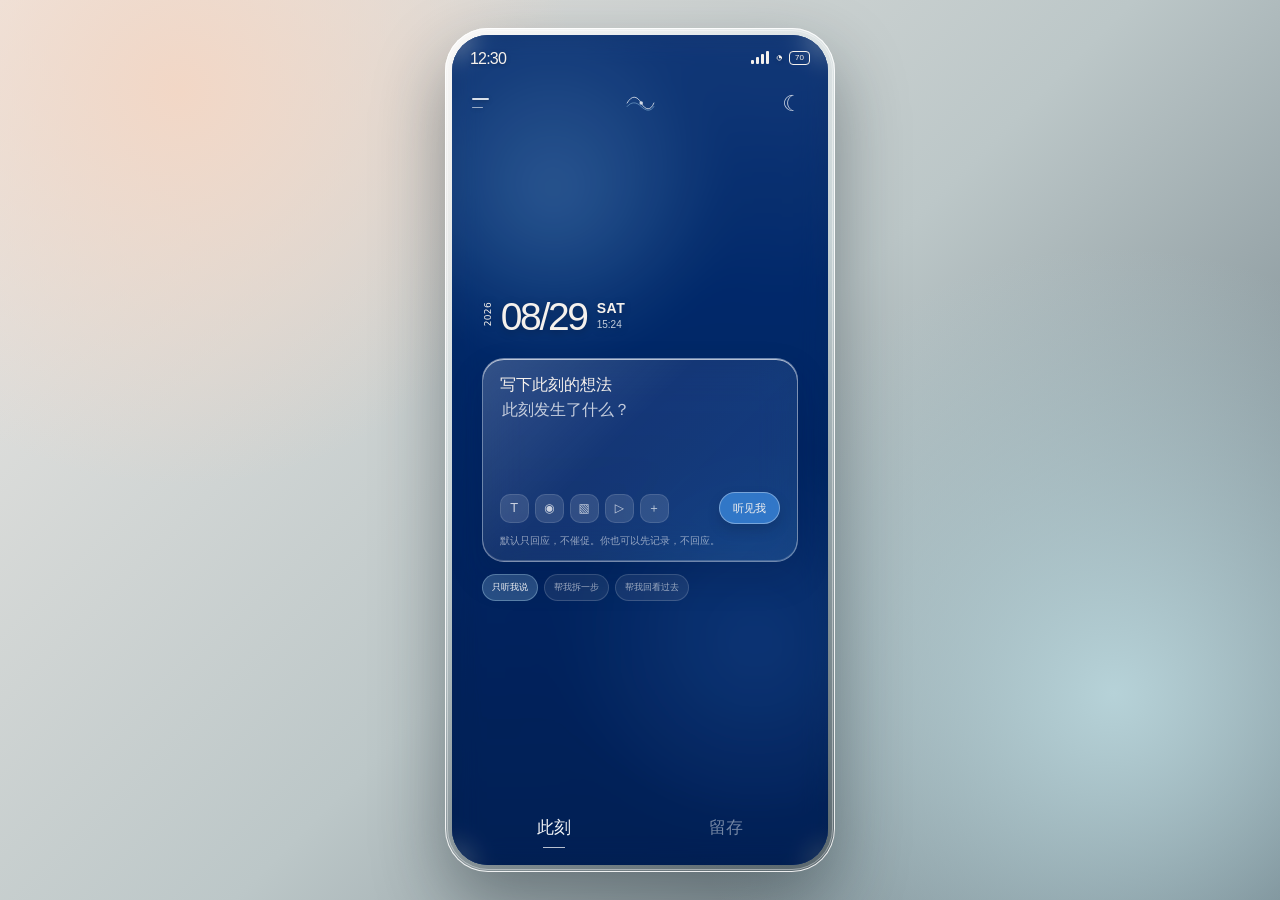
==== commit 91ccd512: "feat: restore video background" ====
--- a/app-2/prototype/index.html
+++ b/app-2/prototype/index.html
@@ -19,8 +19,9 @@
     .phone{width:min(390px,calc(100vw - 28px));aspect-ratio:390/844;padding:7px;border-radius:43px;background:linear-gradient(145deg,rgba(255,255,255,.82),rgba(199,215,220,.44) 43%,rgba(53,66,73,.76));box-shadow:0 30px 70px rgba(14,27,36,.4),inset 0 0 0 1px rgba(255,255,255,.88),inset 0 0 26px rgba(255,255,255,.2);position:relative}
     .phone:after{content:"";position:absolute;inset:2px;border-radius:41px;border:1px solid rgba(255,255,255,.4);pointer-events:none}
     .screen{position:relative;height:100%;overflow:hidden;border-radius:36px;background:#092f6e;isolation:isolate;box-shadow:inset 0 0 0 1px rgba(255,255,255,.2),inset 0 0 45px rgba(255,255,255,.08)}
-    .backdrop,.backdrop:before,.backdrop:after{position:absolute;inset:0;content:"";z-index:-3}
-    .backdrop{background:radial-gradient(ellipse at 19% 8%,rgba(59,142,222,.9),transparent 34%),radial-gradient(ellipse at 88% 28%,rgba(13,74,151,.8),transparent 44%),linear-gradient(160deg,#2679ca 0%,#0f4c99 48%,#062c68 100%);animation:water 12s ease-in-out infinite alternate}
+    .background-video{position:absolute;inset:-6%;width:112%;height:112%;object-fit:cover;object-position:center;background:#092f6e;filter:saturate(1.06) contrast(1.03);transform:scale(1.04);z-index:-3}
+    .backdrop,.backdrop:before,.backdrop:after{position:absolute;inset:0;content:"";z-index:-2}
+    .backdrop{background:linear-gradient(180deg,rgba(9,22,46,.06),rgba(3,14,38,.24));animation:water 12s ease-in-out infinite alternate}
     .backdrop:before{inset:-14%;background:radial-gradient(circle at 32% 26%,rgba(152,218,255,.28),transparent 20%),radial-gradient(circle at 74% 69%,rgba(75,147,241,.24),transparent 24%);filter:blur(22px);animation:drift 17s ease-in-out infinite alternate}
     .backdrop:after{background:linear-gradient(180deg,rgba(255,255,255,.08),transparent 32%,rgba(0,8,32,.22));z-index:-2}
     @keyframes water{to{filter:hue-rotate(9deg) saturate(1.08);transform:scale(1.04)}}
@@ -48,7 +49,7 @@
   <main class="stage">
     <section class="phone" aria-label="轨迹应用">
       <div class="screen">
-        <div class="backdrop"></div><div class="frost"></div>
+        <video class="background-video" src="trajectory-bg.mp4" autoplay muted loop playsinline preload="auto" aria-hidden="true"></video><div class="backdrop"></div><div class="frost"></div>
         <div class="content">
           <div class="status"><span>12:30</span><span class="status-right"><span class="signal"><i></i><i></i><i></i><i></i></span><span class="wifi">◔</span><span class="battery">70</span></span></div>
           <div class="topbar"><button class="menu-button" id="settingsButton" aria-label="打开设置"><i></i><i></i></button><div class="mark" aria-label="轨迹"><svg viewBox="0 0 44 30" fill="none" xmlns="http://www.w3.org/2000/svg"><path d="M3 15c6-11 14-11 20 0s14 11 18 0" stroke="rgba(255,255,255,.86)" stroke-width="1.4" stroke-linecap="round"/><path d="M3 20c6-7 13-7 20 0s14 7 18 0" stroke="rgba(181,229,255,.7)" stroke-width="1" stroke-linecap="round"/><circle cx="23" cy="15" r="2.5" fill="rgba(255,255,255,.95)"/></svg></div><button class="top-action" id="quietButton" aria-label="今天先不提醒">☾</button></div>
@@ -95,7 +96,7 @@
       function renderArchive(){const list=$('#archiveList'),tagMode=state.archiveMode==='tag';$('#tagHeading').classList.toggle('is-hidden',!tagMode);$$('.archive-tab').forEach(b=>{const active=b.dataset.archiveMode===state.archiveMode;b.classList.toggle('is-active',active);b.setAttribute('aria-selected',String(active))});let records=tagMode?state.records.filter(r=>(r.tags||[]).some(t=>t.includes('找工作'))):state.records;if(!records.length){list.innerHTML='<div class="empty"><div class="empty-orbit">◌</div>这一天还没有留下什么。<br>你写下的，会在这里等你。</div>';return}const groups={};records.forEach(r=>(groups[r.date]??=[]).push(r));list.innerHTML=Object.entries(groups).sort((a,b)=>b[0].localeCompare(a[0])).map(([date,items],index)=>`<div class="year-heading">${date.slice(0,4)}年</div><div class="day-heading">${date.slice(5,7)}月${date.slice(8,10)}日</div>${items.map(r=>`<article class="entry"><div class="time">${escapeHtml(r.time)}</div><div class="note ${r.status==='暂时安放'?'parked':''}" data-record-id="${escapeHtml(r.id)}"><button class="more" data-more="${escapeHtml(r.id)}" aria-label="打开笔记菜单"><span></span></button><p class="excerpt">${escapeHtml(r.text)}</p><p class="settle">${escapeHtml(r.settle)}</p><div class="note-foot"><span>${(r.tags||[]).map(escapeHtml).join(' ')}</span><span>${escapeHtml(r.status||'已留下')}</span></div></div></article>`).join('')}`).join('');$$('[data-more]').forEach(btn=>btn.addEventListener('click',event=>{event.stopPropagation();openMenu(btn.dataset.more,btn)}));$$('.note').forEach(note=>note.addEventListener('click',()=>closeMenu()))}
       function openMenu(id,button){state.menuRecord=id;const menu=$('#floatingMenu'),screen=$('.screen').getBoundingClientRect(),rect=button.getBoundingClientRect();menu.style.top=`${Math.min(rect.bottom-screen.top+4,screen.height-145)}px`;menu.style.right='12px';menu.classList.add('is-open')}
       function closeMenu(){state.menuRecord=null;$('#floatingMenu').classList.remove('is-open')}
-      function setTheme(theme){state.theme=theme;document.body.dataset.theme=theme;$$('[data-theme-choice]').forEach(b=>b.classList.toggle('is-active',b.dataset.themeChoice===theme));const colors={mist:['#092f6e','#2679ca'],sand:['#4e3d38','#a46b54'],dusk:['#151e56','#4d65b7']};document.querySelector('.screen').style.background=colors[theme][0];document.querySelector('.backdrop').style.background=`radial-gradient(ellipse at 19% 8%,${colors[theme][1]},transparent 35%),linear-gradient(160deg,${colors[theme][1]} 0%,${colors[theme][0]} 72%)`;persist()}
+      function setTheme(theme){state.theme=theme;document.body.dataset.theme=theme;$$('[data-theme-choice]').forEach(b=>b.classList.toggle('is-active',b.dataset.themeChoice===theme));const colors={mist:['#092f6e','#2679ca'],sand:['#4e3d38','#a46b54'],dusk:['#151e56','#4d65b7']};document.querySelector('.screen').style.background=colors[theme][0];persist()}
       function setHand(hand){state.hand=hand;document.body.dataset.hand=hand;$$('[data-hand-choice]').forEach(b=>b.classList.toggle('is-active',b.dataset.handChoice===hand));persist()}
       function openSettings(){$('#settingsModal').classList.remove('is-hidden');$('#reminderToggle').checked=state.reminders;$('#historyToggle').checked=state.history}
       function closeSettings(){$('#settingsModal').classList.add('is-hidden')}
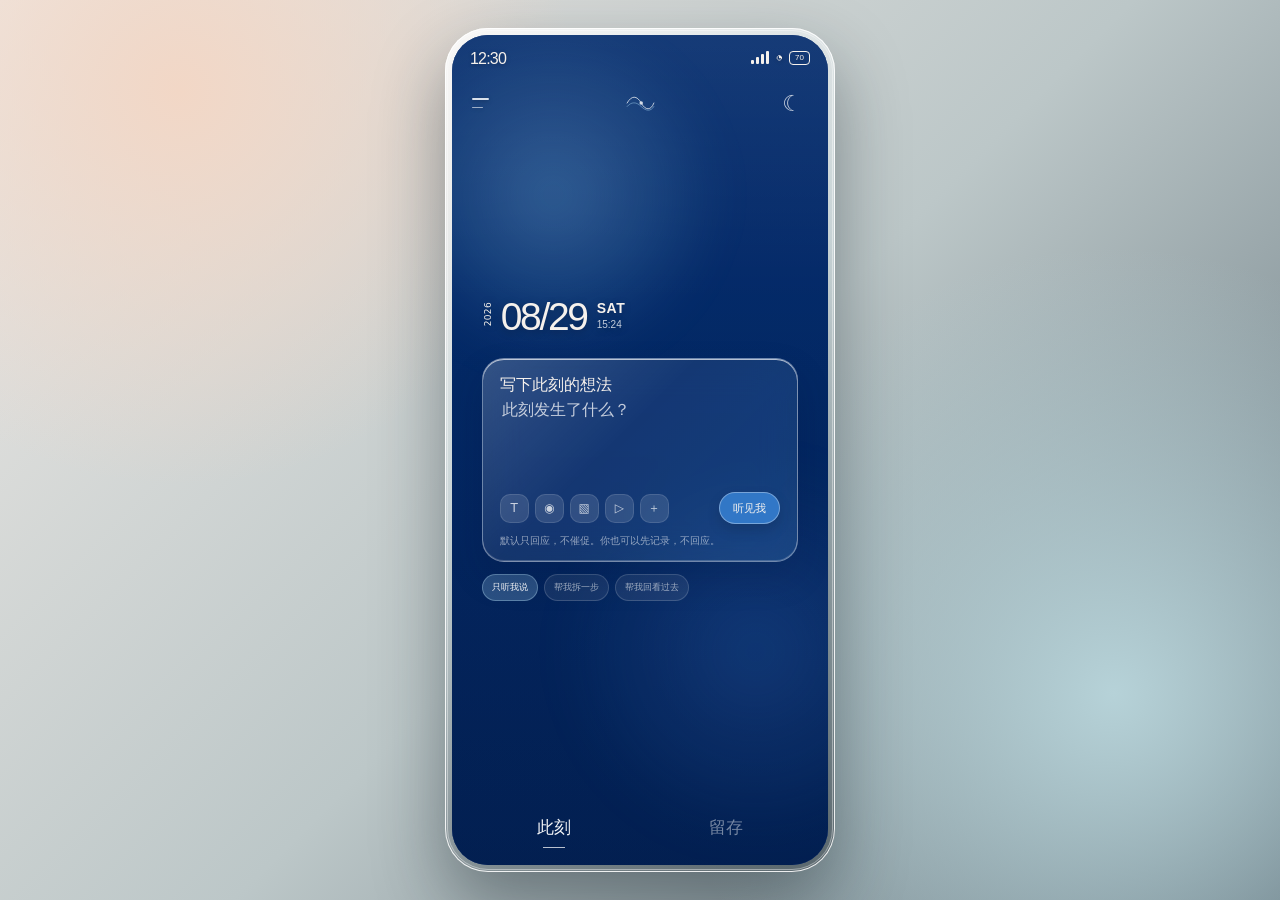
==== commit c8a88956: "style: sharpen video background outside dialogs" ====
--- a/app-2/prototype/index.html
+++ b/app-2/prototype/index.html
@@ -26,7 +26,7 @@
     .backdrop:after{background:linear-gradient(180deg,rgba(255,255,255,.08),transparent 32%,rgba(0,8,32,.22));z-index:-2}
     @keyframes water{to{filter:hue-rotate(9deg) saturate(1.08);transform:scale(1.04)}}
     @keyframes drift{to{transform:translate(4%, -2%) scale(1.08)}}
-    .frost{position:absolute;inset:0;background:rgba(13,35,75,.12);backdrop-filter:blur(13px) saturate(1.08);-webkit-backdrop-filter:blur(13px) saturate(1.08);pointer-events:none;z-index:-1}
+    .frost{position:absolute;inset:0;background:rgba(13,35,75,.035);pointer-events:none;z-index:-1}
     .content{position:relative;height:100%;padding:14px 16px 13px;display:flex;flex-direction:column}
     .status{height:25px;display:flex;align-items:flex-start;justify-content:space-between;padding:2px 2px 0;font:300 16px/1 Arial,sans-serif;letter-spacing:-.05em;text-shadow:0 1px 4px rgba(0,0,0,.3)}
     .status-right{display:flex;align-items:center;gap:7px;font-size:10px;letter-spacing:0}.signal{display:inline-flex;align-items:flex-end;gap:2px;height:12px}.signal i{display:block;width:3px;border-radius:1px;background:currentColor}.signal i:nth-child(1){height:4px}.signal i:nth-child(2){height:7px}.signal i:nth-child(3){height:10px}.signal i:nth-child(4){height:13px}.wifi{font-size:12px}.battery{padding:2px 5px;border:1px solid currentColor;border-radius:4px;font-size:8px}
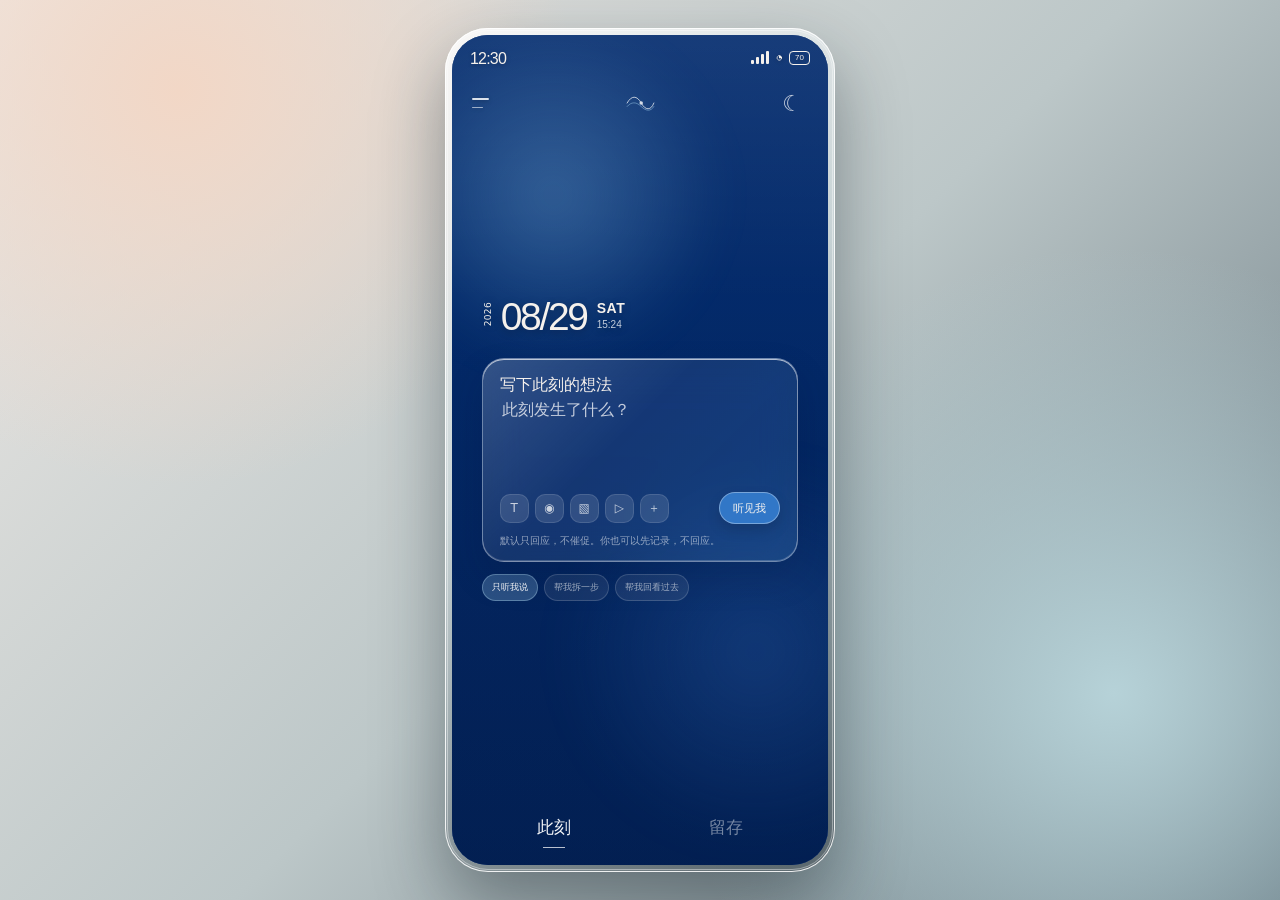
==== commit a33d3e8f: "feat: tune clarity between now and archive views" ====
--- a/app-2/prototype/index.html
+++ b/app-2/prototype/index.html
@@ -26,7 +26,8 @@
     .backdrop:after{background:linear-gradient(180deg,rgba(255,255,255,.08),transparent 32%,rgba(0,8,32,.22));z-index:-2}
     @keyframes water{to{filter:hue-rotate(9deg) saturate(1.08);transform:scale(1.04)}}
     @keyframes drift{to{transform:translate(4%, -2%) scale(1.08)}}
-    .frost{position:absolute;inset:0;background:rgba(13,35,75,.035);pointer-events:none;z-index:-1}
+    .frost{display:none;position:absolute;inset:0;background:rgba(13,35,75,.2);backdrop-filter:blur(15px) saturate(.82);-webkit-backdrop-filter:blur(15px) saturate(.82);pointer-events:none;z-index:-1}
+    .screen.archive-active .frost{display:block}.screen.archive-active .background-video{filter:blur(4px) saturate(.82) contrast(.98);transform:scale(1.08)}
     .content{position:relative;height:100%;padding:14px 16px 13px;display:flex;flex-direction:column}
     .status{height:25px;display:flex;align-items:flex-start;justify-content:space-between;padding:2px 2px 0;font:300 16px/1 Arial,sans-serif;letter-spacing:-.05em;text-shadow:0 1px 4px rgba(0,0,0,.3)}
     .status-right{display:flex;align-items:center;gap:7px;font-size:10px;letter-spacing:0}.signal{display:inline-flex;align-items:flex-end;gap:2px;height:12px}.signal i{display:block;width:3px;border-radius:1px;background:currentColor}.signal i:nth-child(1){height:4px}.signal i:nth-child(2){height:7px}.signal i:nth-child(3){height:10px}.signal i:nth-child(4){height:13px}.wifi{font-size:12px}.battery{padding:2px 5px;border:1px solid currentColor;border-radius:4px;font-size:8px}
@@ -92,7 +93,7 @@
       const escapeHtml=v=>String(v).replace(/[&<>"']/g,c=>({'&':'&amp;','<':'&lt;','>':'&gt;','"':'&quot;',"'":'&#39;'}[c]));
       const responseFor=(text,mode)=>{const t=text.trim();if(!t)return'你还没有准备好说很多，也没关系。可以先留下一个词，或者只是停在这里。';if(mode==='break_down')return`我听见你被“${t.slice(0,28)}${t.length>28?'…':''}”卡住了。今天只做一个 3 分钟动作：把相关页面打开，不要求完成。`;if(mode==='recall')return state.history&&state.records.length?`这件事曾在 ${state.records[0].date.replaceAll('-','.')} 回到你面前。那时的你留下了自己的声音；现在的你不必复制当时的答案，只要听听它。`:'你还没有允许我调用过去的回声。可以在设置里打开，也可以只陪你停在此刻。';return`我听见了：${t.slice(0,52)}${t.length>52?'…':''}。你不需要现在解决它。可以先把这句话留在这里，等未来的你有力气时再回来。`};
       const settleFor=(text,mode)=>mode==='break_down'?'先打开相关页面，只做一个 3 分钟动作。':mode==='recall'?'你曾经接住过自己，这一次也可以慢一点。':'今天先不解决全部问题，先给自己留一个可以呼吸的位置。';
-      function setView(view){state.view=view;$('#nowView').classList.toggle('is-hidden',view!=='now');$('#archiveView').classList.toggle('is-hidden',view!=='archive');$$('.nav-button').forEach(b=>b.classList.toggle('is-active',b.dataset.view===view));if(view==='archive')renderArchive();closeMenu()}
+      function setView(view){state.view=view;$('#nowView').classList.toggle('is-hidden',view!=='now');$('#archiveView').classList.toggle('is-hidden',view!=='archive');$('.screen').classList.toggle('archive-active',view==='archive');$$('.nav-button').forEach(b=>b.classList.toggle('is-active',b.dataset.view===view));if(view==='archive')renderArchive();closeMenu()}
       function renderArchive(){const list=$('#archiveList'),tagMode=state.archiveMode==='tag';$('#tagHeading').classList.toggle('is-hidden',!tagMode);$$('.archive-tab').forEach(b=>{const active=b.dataset.archiveMode===state.archiveMode;b.classList.toggle('is-active',active);b.setAttribute('aria-selected',String(active))});let records=tagMode?state.records.filter(r=>(r.tags||[]).some(t=>t.includes('找工作'))):state.records;if(!records.length){list.innerHTML='<div class="empty"><div class="empty-orbit">◌</div>这一天还没有留下什么。<br>你写下的，会在这里等你。</div>';return}const groups={};records.forEach(r=>(groups[r.date]??=[]).push(r));list.innerHTML=Object.entries(groups).sort((a,b)=>b[0].localeCompare(a[0])).map(([date,items],index)=>`<div class="year-heading">${date.slice(0,4)}年</div><div class="day-heading">${date.slice(5,7)}月${date.slice(8,10)}日</div>${items.map(r=>`<article class="entry"><div class="time">${escapeHtml(r.time)}</div><div class="note ${r.status==='暂时安放'?'parked':''}" data-record-id="${escapeHtml(r.id)}"><button class="more" data-more="${escapeHtml(r.id)}" aria-label="打开笔记菜单"><span></span></button><p class="excerpt">${escapeHtml(r.text)}</p><p class="settle">${escapeHtml(r.settle)}</p><div class="note-foot"><span>${(r.tags||[]).map(escapeHtml).join(' ')}</span><span>${escapeHtml(r.status||'已留下')}</span></div></div></article>`).join('')}`).join('');$$('[data-more]').forEach(btn=>btn.addEventListener('click',event=>{event.stopPropagation();openMenu(btn.dataset.more,btn)}));$$('.note').forEach(note=>note.addEventListener('click',()=>closeMenu()))}
       function openMenu(id,button){state.menuRecord=id;const menu=$('#floatingMenu'),screen=$('.screen').getBoundingClientRect(),rect=button.getBoundingClientRect();menu.style.top=`${Math.min(rect.bottom-screen.top+4,screen.height-145)}px`;menu.style.right='12px';menu.classList.add('is-open')}
       function closeMenu(){state.menuRecord=null;$('#floatingMenu').classList.remove('is-open')}
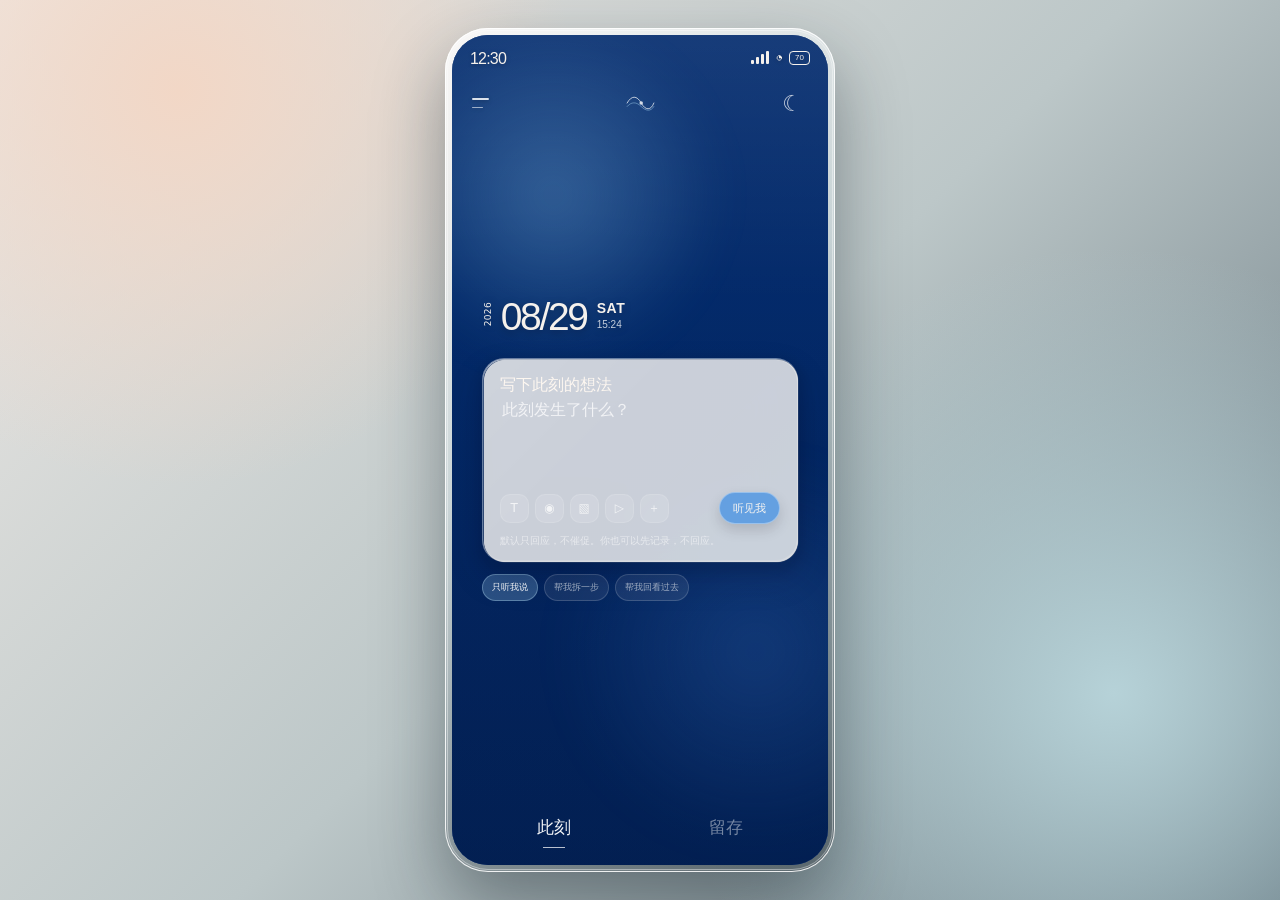
==== commit bafe7ca4: "feat: integrate liquid glass shader effect" ====
--- a/app-2/prototype/index.html
+++ b/app-2/prototype/index.html
@@ -33,7 +33,7 @@
     .status-right{display:flex;align-items:center;gap:7px;font-size:10px;letter-spacing:0}.signal{display:inline-flex;align-items:flex-end;gap:2px;height:12px}.signal i{display:block;width:3px;border-radius:1px;background:currentColor}.signal i:nth-child(1){height:4px}.signal i:nth-child(2){height:7px}.signal i:nth-child(3){height:10px}.signal i:nth-child(4){height:13px}.wifi{font-size:12px}.battery{padding:2px 5px;border:1px solid currentColor;border-radius:4px;font-size:8px}
     .topbar{display:flex;align-items:center;justify-content:space-between;margin-top:10px}.menu-button{width:40px;height:38px;background:transparent;display:flex;flex-direction:column;justify-content:center;gap:7px;padding-left:4px}.menu-button i{display:block;height:1.5px;background:rgba(255,255,255,.84);border-radius:2px;box-shadow:0 1px 4px rgba(0,0,0,.28)}.menu-button i:first-child{width:17px}.menu-button i:last-child{width:11px;opacity:.68}.mark{display:grid;place-items:center;width:31px;height:24px;opacity:.85}.mark svg{width:31px;height:24px}.top-action{width:40px;height:38px;background:transparent;color:rgba(255,255,255,.76);font-size:22px}
     .view{min-height:0;flex:1;display:flex;flex-direction:column;animation:appear .34s ease both}.is-hidden{display:none!important}@keyframes appear{from{opacity:0;transform:translateY(7px)}to{opacity:1;transform:none}}
-    .hero{flex:1;display:flex;align-items:center;justify-content:center;padding:0 0 36px}.hero-inner{width:92%;max-width:340px}.date-button{display:flex;align-items:flex-start;background:transparent;color:var(--ink);padding:12px 0;margin-bottom:12px;text-align:left;text-shadow:0 2px 8px rgba(0,0,0,.28)}.year{writing-mode:vertical-rl;transform:rotate(180deg);font-size:9px;letter-spacing:.04em;margin:2px 8px 0 1px}.date{font:300 39px/.86 Arial,sans-serif;letter-spacing:-.06em}.date-meta{display:flex;flex-direction:column;gap:5px;margin:1px 0 0 10px;font:300 11px/1 Arial,sans-serif}.date-meta strong{font-size:14px;letter-spacing:.04em}.date-meta span:last-child{font-size:10px;color:rgba(255,255,255,.76)}
+    .hero{flex:1;display:flex;align-items:center;justify-content:center;padding:0 0 36px}.hero-inner{width:92%;max-width:340px;position:relative}.glass-source{position:absolute;inset:0;width:100%;height:100%;object-fit:cover;object-position:center;opacity:0;pointer-events:none}.date-button{display:flex;align-items:flex-start;background:transparent;color:var(--ink);padding:12px 0;margin-bottom:12px;text-align:left;text-shadow:0 2px 8px rgba(0,0,0,.28);position:relative;z-index:1}.year{writing-mode:vertical-rl;transform:rotate(180deg);font-size:9px;letter-spacing:.04em;margin:2px 8px 0 1px}.date{font:300 39px/.86 Arial,sans-serif;letter-spacing:-.06em}.date-meta{display:flex;flex-direction:column;gap:5px;margin:1px 0 0 10px;font:300 11px/1 Arial,sans-serif}.date-meta strong{font-size:14px;letter-spacing:.04em}.date-meta span:last-child{font-size:10px;color:rgba(255,255,255,.76)}
     .composer{border:1px solid rgba(255,255,255,.38);border-radius:22px;background:linear-gradient(135deg,rgba(255,255,255,.2),rgba(255,255,255,.08) 42%,rgba(126,202,255,.15));box-shadow:inset 0 1px 0 rgba(255,255,255,.68),inset 0 -1px 0 rgba(255,255,255,.2),0 16px 34px rgba(3,24,60,.18);backdrop-filter:blur(19px) saturate(1.1);-webkit-backdrop-filter:blur(19px) saturate(1.1);padding:16px 17px 12px}.composer textarea{display:block;width:100%;min-height:86px;resize:none;outline:0;border:0;background:transparent;color:var(--ink);font:400 16px/1.55 "PingFang SC","Microsoft YaHei",sans-serif}.composer textarea::placeholder{color:rgba(255,255,255,.74)}.composer-toolbar{display:flex;align-items:center;justify-content:space-between;gap:10px;padding-top:10px}.tools{display:flex;align-items:center;gap:6px}.tool{width:29px;height:29px;border-radius:10px;background:rgba(255,255,255,.12);color:rgba(255,255,255,.74);font-size:12px;border:1px solid rgba(255,255,255,.12);transition:.2s}.tool:hover,.tool.is-selected{background:rgba(159,215,255,.28);color:#fff;transform:translateY(-1px)}.respond{min-height:32px;padding:0 13px;border-radius:999px;background:rgba(62,142,228,.72);border:1px solid rgba(255,255,255,.34);font-size:11px;box-shadow:0 6px 14px rgba(0,0,0,.14)}.respond:hover{background:rgba(89,165,241,.92)}.hint{margin:10px 0 0;color:rgba(255,255,255,.55);font-size:10px;line-height:1.45}.mode-row{display:flex;gap:6px;flex-wrap:wrap;margin:12px 0 0}.mode{padding:6px 9px;border-radius:999px;background:rgba(255,255,255,.08);border:1px solid rgba(255,255,255,.16);font-size:9px;color:rgba(255,255,255,.62)}.mode.is-selected{background:rgba(168,222,255,.24);color:#fff;border-color:rgba(198,235,255,.32)}
     .response{margin-top:13px;padding:13px 14px;border-radius:17px;background:linear-gradient(135deg,rgba(255,255,255,.2),rgba(255,255,255,.07));border:1px solid rgba(255,255,255,.24);box-shadow:0 14px 28px rgba(0,0,0,.14);backdrop-filter:blur(18px);-webkit-backdrop-filter:blur(18px);animation:appear .3s ease both}.response-label{display:flex;align-items:center;gap:7px;color:var(--accent-strong);font-size:10px;letter-spacing:.08em;margin-bottom:8px}.pulse{width:7px;height:7px;border-radius:50%;background:var(--accent-strong);box-shadow:0 0 0 5px rgba(159,215,255,.14)}.response p{margin:0 0 11px;font:400 13px/1.6 "Noto Serif SC","STSong",serif;color:rgba(255,249,241,.94)}.response-actions{display:flex;gap:12px;align-items:center}.secondary,.text-button{font-size:10px}.secondary{padding:7px 10px;border-radius:10px;background:rgba(255,255,255,.15);border:1px solid rgba(255,255,255,.24)}.text-button{padding:3px 0;background:transparent;color:rgba(255,255,255,.7)}
     .bottom-nav{height:49px;display:flex;align-items:center;justify-content:space-around;margin-top:auto;color:rgba(255,255,255,.45);font-family:"Noto Serif SC","STSong",serif;font-size:17px}.nav-button{width:50%;height:43px;background:transparent;color:inherit;position:relative}.nav-button.is-active{color:rgba(255,255,255,.96)}.nav-button.is-active:after{content:"";position:absolute;left:50%;bottom:1px;width:22px;height:1px;transform:translateX(-50%);background:rgba(255,255,255,.72)}
@@ -58,7 +58,7 @@
           <section class="view" id="nowView" aria-label="此刻">
             <div class="hero">
               <div class="hero-inner">
-                <button class="date-button" id="dateButton" aria-label="打开留存"><span class="year">2026</span><span class="date">08/29</span><span class="date-meta"><strong>SAT</strong><span id="liveTime">15:24</span></span></button>
+                <video class="glass-source" src="trajectory-bg.mp4" autoplay muted loop playsinline preload="auto" aria-hidden="true"></video><button class="date-button" id="dateButton" aria-label="打开留存"><span class="year">2026</span><span class="date">08/29</span><span class="date-meta"><strong>SAT</strong><span id="liveTime">15:24</span></span></button>
                 <section class="composer" aria-label="记录此刻"><label class="sr-only" for="thoughtInput">写下此刻的想法</label><textarea id="thoughtInput" placeholder="此刻发生了什么？"></textarea><div class="composer-toolbar"><div class="tools"><button class="tool" data-input="text" aria-label="文字输入">T</button><button class="tool" data-input="voice" aria-label="语音输入">◉</button><button class="tool" data-input="image" aria-label="添加图片">▧</button><button class="tool" data-input="video" aria-label="添加视频">▷</button><button class="tool" id="tagButton" aria-label="添加标签">＋</button></div><button class="respond" id="respondButton">听见我</button></div><p class="hint" id="composerHint">默认只回应，不催促。你也可以先记录，不回应。</p></section>
                 <div class="mode-row" aria-label="回应模式"><button class="mode is-selected" data-mode="reflect">只听我说</button><button class="mode" data-mode="break_down">帮我拆一步</button><button class="mode" data-mode="recall">帮我回看过去</button></div>
                 <section class="response is-hidden" id="responseCard" aria-live="polite"><div class="response-label"><span class="pulse"></span>一声回声</div><p id="responseText"></p><div class="response-actions"><button class="secondary" id="saveButton">留下这声回声</button><button class="text-button" id="quietResponseButton">先安静一会儿</button></div></section>
@@ -117,5 +117,32 @@
       document.body.dataset.theme=state.theme;document.body.dataset.hand=state.hand;setTheme(state.theme);setHand(state.hand);$('#reminderToggle').checked=state.reminders;$('#historyToggle').checked=state.history;setInterval(()=>{const d=new Date();$('#liveTime').textContent=d.toTimeString().slice(0,5)},30000);
     })();
   </script>
+  <script type="module">
+    import { LiquidGlass } from './liquidglass.js';
+    const glassRoot = document.querySelector('.hero-inner');
+    const composerGlass = document.querySelector('.composer');
+    if (glassRoot && composerGlass && 'WebGLRenderingContext' in window) {
+      composerGlass.dataset.config = JSON.stringify({
+        blurAmount: 0.18,
+        refraction: 0.58,
+        chromAberration: 0.035,
+        edgeHighlight: 0.16,
+        specular: 0.22,
+        fresnel: 0.72,
+        cornerRadius: 22,
+        zRadius: 24,
+        opacity: 0.92,
+        saturation: 0.08,
+        tintStrength: 0.08,
+        brightness: 0.02,
+        shadowOpacity: 0.26,
+        shadowSpread: 12,
+        shadowOffsetY: 4
+      });
+      LiquidGlass.init({ root: glassRoot, glassElements: [composerGlass] }).catch(() => {
+        composerGlass.classList.add('liquidglass-fallback');
+      });
+    }
+  </script>
 </body>
 </html>
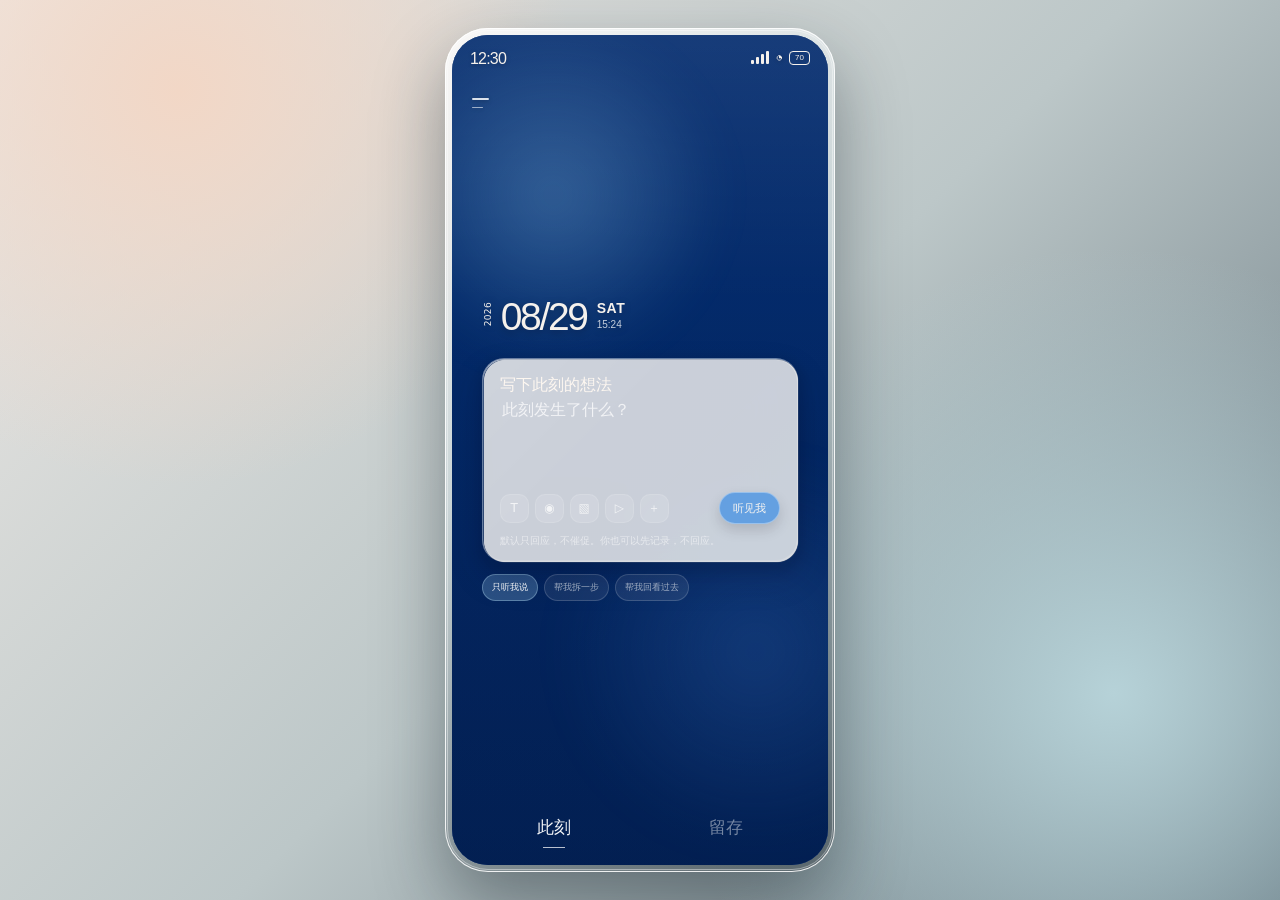
==== commit 459bbcf6: "style: remove top decorative controls" ====
--- a/app-2/prototype/index.html
+++ b/app-2/prototype/index.html
@@ -53,7 +53,7 @@
         <video class="background-video" src="trajectory-bg.mp4" autoplay muted loop playsinline preload="auto" aria-hidden="true"></video><div class="backdrop"></div><div class="frost"></div>
         <div class="content">
           <div class="status"><span>12:30</span><span class="status-right"><span class="signal"><i></i><i></i><i></i><i></i></span><span class="wifi">◔</span><span class="battery">70</span></span></div>
-          <div class="topbar"><button class="menu-button" id="settingsButton" aria-label="打开设置"><i></i><i></i></button><div class="mark" aria-label="轨迹"><svg viewBox="0 0 44 30" fill="none" xmlns="http://www.w3.org/2000/svg"><path d="M3 15c6-11 14-11 20 0s14 11 18 0" stroke="rgba(255,255,255,.86)" stroke-width="1.4" stroke-linecap="round"/><path d="M3 20c6-7 13-7 20 0s14 7 18 0" stroke="rgba(181,229,255,.7)" stroke-width="1" stroke-linecap="round"/><circle cx="23" cy="15" r="2.5" fill="rgba(255,255,255,.95)"/></svg></div><button class="top-action" id="quietButton" aria-label="今天先不提醒">☾</button></div>
+          <div class="topbar"><button class="menu-button" id="settingsButton" aria-label="打开设置"><i></i><i></i></button></div>
 
           <section class="view" id="nowView" aria-label="此刻">
             <div class="hero">
@@ -106,7 +106,6 @@
       $('#respondButton').addEventListener('click',()=>{const text=$('#thoughtInput').value;$('#responseText').textContent=responseFor(text,state.mode);$('#responseCard').classList.remove('is-hidden');$('#saveButton').dataset.text=text.trim();if(!text.trim())toast('先写下一句话或几个词')});
       $('#saveButton').addEventListener('click',()=>{const text=$('#saveButton').dataset.text||$('#thoughtInput').value.trim();if(!text){toast('还没有可以留下的内容');return}const now=new Date(),iso=now.toISOString().slice(0,10);state.records.unshift({id:`record-${Date.now()}`,date:iso,time:now.toTimeString().slice(0,5),text,settle:settleFor(text,state.mode),tags:['#此刻'],status:'暂时安放'});persist();$('#thoughtInput').value='';$('#responseCard').classList.add('is-hidden');$('#composerHint').textContent='已留下。你可以继续说，也可以先离开。';toast('这声回声已留下')});
       $('#quietResponseButton').addEventListener('click',()=>{$('#responseCard').classList.add('is-hidden');$('#composerHint').textContent='已安静下来。今天不需要继续。'});
-      $('#quietButton').addEventListener('click',()=>toast('今天先不提醒，你随时可以回来'));
       $$('.mode').forEach(b=>b.addEventListener('click',()=>{state.mode=b.dataset.mode;$$('.mode').forEach(x=>x.classList.toggle('is-selected',x===b));$('#composerHint').textContent=b.dataset.mode==='recall'?'回看过去需要在设置中允许历史回声。':'默认只回应，不催促。你也可以先记录，不回应。'}));
       $$('.tool').forEach(b=>b.addEventListener('click',()=>{if(b.id==='tagButton'){toast('标签功能已预留，会帮助你找到相似的回声');return}b.classList.toggle('is-selected');toast(`${b.getAttribute('aria-label')}${b.classList.contains('is-selected')?'已选择':'已取消'}`)}));
       $$('.archive-tab').forEach(b=>b.addEventListener('click',()=>{state.archiveMode=b.dataset.archiveMode;renderArchive()}));
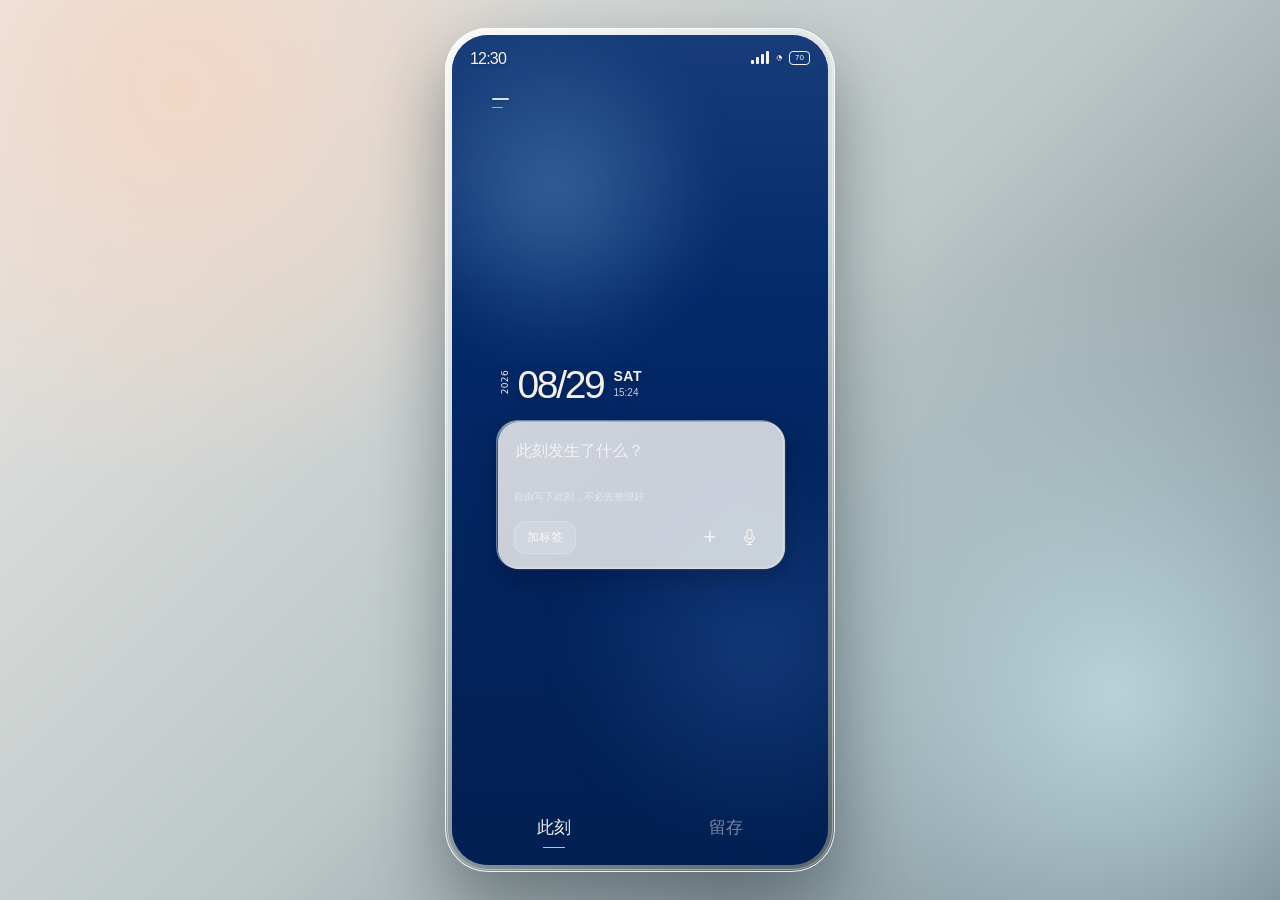
==== commit aaccb30f: "feat: add tag selection and sync prototype requirements" ====
--- a/app-2/prototype/index.html
+++ b/app-2/prototype/index.html
@@ -33,17 +33,37 @@
     .status-right{display:flex;align-items:center;gap:7px;font-size:10px;letter-spacing:0}.signal{display:inline-flex;align-items:flex-end;gap:2px;height:12px}.signal i{display:block;width:3px;border-radius:1px;background:currentColor}.signal i:nth-child(1){height:4px}.signal i:nth-child(2){height:7px}.signal i:nth-child(3){height:10px}.signal i:nth-child(4){height:13px}.wifi{font-size:12px}.battery{padding:2px 5px;border:1px solid currentColor;border-radius:4px;font-size:8px}
     .topbar{display:flex;align-items:center;justify-content:space-between;margin-top:10px}.menu-button{width:40px;height:38px;background:transparent;display:flex;flex-direction:column;justify-content:center;gap:7px;padding-left:4px}.menu-button i{display:block;height:1.5px;background:rgba(255,255,255,.84);border-radius:2px;box-shadow:0 1px 4px rgba(0,0,0,.28)}.menu-button i:first-child{width:17px}.menu-button i:last-child{width:11px;opacity:.68}.mark{display:grid;place-items:center;width:31px;height:24px;opacity:.85}.mark svg{width:31px;height:24px}.top-action{width:40px;height:38px;background:transparent;color:rgba(255,255,255,.76);font-size:22px}
     .view{min-height:0;flex:1;display:flex;flex-direction:column;animation:appear .34s ease both}.is-hidden{display:none!important}@keyframes appear{from{opacity:0;transform:translateY(7px)}to{opacity:1;transform:none}}
-    .hero{flex:1;display:flex;align-items:center;justify-content:center;padding:0 0 36px}.hero-inner{width:92%;max-width:340px;position:relative}.glass-source{position:absolute;inset:0;width:100%;height:100%;object-fit:cover;object-position:center;opacity:0;pointer-events:none}.date-button{display:flex;align-items:flex-start;background:transparent;color:var(--ink);padding:12px 0;margin-bottom:12px;text-align:left;text-shadow:0 2px 8px rgba(0,0,0,.28);position:relative;z-index:1}.year{writing-mode:vertical-rl;transform:rotate(180deg);font-size:9px;letter-spacing:.04em;margin:2px 8px 0 1px}.date{font:300 39px/.86 Arial,sans-serif;letter-spacing:-.06em}.date-meta{display:flex;flex-direction:column;gap:5px;margin:1px 0 0 10px;font:300 11px/1 Arial,sans-serif}.date-meta strong{font-size:14px;letter-spacing:.04em}.date-meta span:last-child{font-size:10px;color:rgba(255,255,255,.76)}
-    .composer{border:1px solid rgba(255,255,255,.38);border-radius:22px;background:linear-gradient(135deg,rgba(255,255,255,.2),rgba(255,255,255,.08) 42%,rgba(126,202,255,.15));box-shadow:inset 0 1px 0 rgba(255,255,255,.68),inset 0 -1px 0 rgba(255,255,255,.2),0 16px 34px rgba(3,24,60,.18);backdrop-filter:blur(19px) saturate(1.1);-webkit-backdrop-filter:blur(19px) saturate(1.1);padding:16px 17px 12px}.composer textarea{display:block;width:100%;min-height:86px;resize:none;outline:0;border:0;background:transparent;color:var(--ink);font:400 16px/1.55 "PingFang SC","Microsoft YaHei",sans-serif}.composer textarea::placeholder{color:rgba(255,255,255,.74)}.composer-toolbar{display:flex;align-items:center;justify-content:space-between;gap:10px;padding-top:10px}.tools{display:flex;align-items:center;gap:6px}.tool{width:29px;height:29px;border-radius:10px;background:rgba(255,255,255,.12);color:rgba(255,255,255,.74);font-size:12px;border:1px solid rgba(255,255,255,.12);transition:.2s}.tool:hover,.tool.is-selected{background:rgba(159,215,255,.28);color:#fff;transform:translateY(-1px)}.respond{min-height:32px;padding:0 13px;border-radius:999px;background:rgba(62,142,228,.72);border:1px solid rgba(255,255,255,.34);font-size:11px;box-shadow:0 6px 14px rgba(0,0,0,.14)}.respond:hover{background:rgba(89,165,241,.92)}.hint{margin:10px 0 0;color:rgba(255,255,255,.55);font-size:10px;line-height:1.45}.mode-row{display:flex;gap:6px;flex-wrap:wrap;margin:12px 0 0}.mode{padding:6px 9px;border-radius:999px;background:rgba(255,255,255,.08);border:1px solid rgba(255,255,255,.16);font-size:9px;color:rgba(255,255,255,.62)}.mode.is-selected{background:rgba(168,222,255,.24);color:#fff;border-color:rgba(198,235,255,.32)}
+    .hero{flex:1;display:flex;align-items:center;justify-content:center;padding:0 0 36px}.hero-inner{width:92%;max-width:340px;position:relative}.glass-source{position:absolute;inset:0;width:100%;height:100%;object-fit:cover;object-position:center;opacity:0;pointer-events:none}.date-button{display:flex;align-items:flex-start;background:transparent;color:var(--ink);padding:12px 0;margin-bottom:12px;text-align:left;text-shadow:0 2px 8px rgba(0,0,0,.28);position:relative;z-index:1;pointer-events:none}.year{writing-mode:vertical-rl;transform:rotate(180deg);font-size:9px;letter-spacing:.04em;margin:2px 8px 0 1px}.date{font:300 39px/.86 Arial,sans-serif;letter-spacing:-.06em}.date-meta{display:flex;flex-direction:column;gap:5px;margin:1px 0 0 10px;font:300 11px/1 Arial,sans-serif}.date-meta strong{font-size:14px;letter-spacing:.04em}.date-meta span:last-child{font-size:10px;color:rgba(255,255,255,.76)}
+    .composer{border:1px solid rgba(255,255,255,.38);border-radius:22px;background:linear-gradient(135deg,rgba(255,255,255,.2),rgba(255,255,255,.08) 42%,rgba(126,202,255,.15));box-shadow:inset 0 1px 0 rgba(255,255,255,.68),inset 0 -1px 0 rgba(255,255,255,.2),0 16px 34px rgba(3,24,60,.18);backdrop-filter:blur(19px) saturate(1.1);-webkit-backdrop-filter:blur(19px) saturate(1.1);padding:16px 17px 14px}.composer textarea{display:block;width:100%;min-height:42px;resize:none;outline:0;border:0;background:transparent;color:var(--ink);font:400 16px/1.55 "PingFang SC","Microsoft YaHei",sans-serif}.composer textarea::placeholder{color:rgba(255,255,255,.74)}.composer-subtitle{margin:0;color:rgba(255,255,255,.55);font-size:10px;line-height:1.45}.composer-toolbar{display:flex;align-items:center;gap:8px;padding-top:16px}.composer-toolbar>.tools{margin-left:auto}.tools{display:flex;align-items:center;gap:6px}.tool-menu{display:flex;align-items:center;gap:6px;max-width:0;overflow:hidden;opacity:0;transform:translateX(-8px);transition:max-width .26s ease,opacity .2s ease,transform .26s ease}.tools.is-open .tool-menu{max-width:150px;opacity:1;transform:none}.tool{flex:0 0 29px;width:29px;height:29px;border-radius:10px;background:rgba(255,255,255,.12);color:rgba(255,255,255,.74);font-size:12px;border:1px solid rgba(255,255,255,.12);transition:.2s}.tool:hover,.tool.is-selected{background:rgba(159,215,255,.28);color:#fff;transform:translateY(-1px)}.tool-toggle{flex:0 0 29px;transition:transform .26s ease,background .2s}.tool-toggle,.respond{background:transparent!important;border-color:transparent!important;box-shadow:none!important}.tools.is-open .tool-toggle{transform:rotate(45deg);background:rgba(159,215,255,.28)!important;color:#fff}.respond{min-height:32px;padding:0 5px;border-radius:999px;font-size:11px}.respond:hover{background:rgba(255,255,255,.08)!important}.hint{margin:10px 0 0;color:rgba(255,255,255,.55);font-size:10px;line-height:1.45}.mode-row{display:flex;gap:6px;flex-wrap:wrap;margin:12px 0 0}.mode{padding:6px 9px;border-radius:999px;background:rgba(255,255,255,.08);border:1px solid rgba(255,255,255,.16);font-size:9px;color:rgba(255,255,255,.62)}.mode.is-selected{background:rgba(168,222,255,.24);color:#fff;border-color:rgba(198,235,255,.32)}
     .response{margin-top:13px;padding:13px 14px;border-radius:17px;background:linear-gradient(135deg,rgba(255,255,255,.2),rgba(255,255,255,.07));border:1px solid rgba(255,255,255,.24);box-shadow:0 14px 28px rgba(0,0,0,.14);backdrop-filter:blur(18px);-webkit-backdrop-filter:blur(18px);animation:appear .3s ease both}.response-label{display:flex;align-items:center;gap:7px;color:var(--accent-strong);font-size:10px;letter-spacing:.08em;margin-bottom:8px}.pulse{width:7px;height:7px;border-radius:50%;background:var(--accent-strong);box-shadow:0 0 0 5px rgba(159,215,255,.14)}.response p{margin:0 0 11px;font:400 13px/1.6 "Noto Serif SC","STSong",serif;color:rgba(255,249,241,.94)}.response-actions{display:flex;gap:12px;align-items:center}.secondary,.text-button{font-size:10px}.secondary{padding:7px 10px;border-radius:10px;background:rgba(255,255,255,.15);border:1px solid rgba(255,255,255,.24)}.text-button{padding:3px 0;background:transparent;color:rgba(255,255,255,.7)}
     .bottom-nav{height:49px;display:flex;align-items:center;justify-content:space-around;margin-top:auto;color:rgba(255,255,255,.45);font-family:"Noto Serif SC","STSong",serif;font-size:17px}.nav-button{width:50%;height:43px;background:transparent;color:inherit;position:relative}.nav-button.is-active{color:rgba(255,255,255,.96)}.nav-button.is-active:after{content:"";position:absolute;left:50%;bottom:1px;width:22px;height:1px;transform:translateX(-50%);background:rgba(255,255,255,.72)}
-    .archive-header{padding:13px 6px 0}.archive-tabs{display:flex;align-items:baseline;gap:29px}.archive-tab{padding:6px 0;background:transparent;color:var(--faint);font-size:22px;letter-spacing:-.04em}.archive-tab:last-child{font-family:"Noto Serif SC","STSong",serif;font-size:24px;letter-spacing:.02em}.archive-tab.is-active{color:var(--ink);text-shadow:0 0 16px rgba(255,255,255,.3)}.archive-tab.is-active:after{content:"";display:block;height:1px;width:48px;margin:8px auto 0;background:rgba(255,247,235,.72)}.tag-heading{margin:13px 0 0;font-size:14px;color:var(--soft)}.archive-scroll{position:relative;flex:1;min-height:0;overflow:auto;padding:13px 4px 8px 9px;scrollbar-width:none}.archive-scroll::-webkit-scrollbar{display:none}.rail{position:absolute;left:14px;top:39px;bottom:18px;width:1px;background:linear-gradient(180deg,rgba(255,245,233,.38),rgba(255,245,233,.08))}.year-heading,.day-heading{margin:5px 0 13px 20px;color:var(--faint);font-size:10px;letter-spacing:.1em}.day-heading{font-size:12px;letter-spacing:.06em;color:var(--soft);margin-top:14px;margin-bottom:12px}.entry{position:relative;padding:0 0 13px 20px;margin:0 0 6px}.entry:before{content:"";position:absolute;left:10px;top:5px;width:7px;height:7px;border-radius:50%;background:rgba(255,246,232,.86);box-shadow:0 0 0 3px rgba(255,246,232,.09),0 0 13px rgba(255,246,232,.2)}.time{font-size:10px;color:var(--faint);margin-bottom:6px;font-variant-numeric:tabular-nums}.note{position:relative;padding:12px 13px 11px;border-radius:17px;background:linear-gradient(145deg,rgba(255,255,255,.17),rgba(255,255,255,.06));box-shadow:inset 0 1px 0 rgba(255,255,255,.2),inset 0 -1px 0 rgba(0,0,0,.1),0 10px 23px rgba(0,0,0,.13);border:1px solid rgba(255,255,255,.08);cursor:pointer}.note.parked{background:linear-gradient(145deg,rgba(255,255,255,.13),rgba(255,255,255,.04))}.note:before{content:"";position:absolute;left:13px;right:13px;top:1px;height:1px;background:linear-gradient(90deg,transparent,rgba(255,255,255,.42),transparent);opacity:.65}.excerpt{margin:0 23px 7px 0;font-size:11px;line-height:1.5;color:rgba(255,249,241,.9)}.settle{margin:0 21px 8px 0;font:400 12px/1.45 "Noto Serif SC","STSong",serif;color:rgba(255,249,241,.96)}.settle:before{content:"“";color:rgba(255,245,230,.55);margin-right:2px}.settle:after{content:"”";color:rgba(255,245,230,.55);margin-left:2px}.note-foot{display:flex;justify-content:space-between;gap:8px;color:var(--faint);font-size:9px}.more{position:absolute;right:8px;top:8px;width:24px;height:25px;padding:0;background:transparent;color:rgba(255,249,241,.66);display:grid;place-items:center}.more span,.more span:before,.more span:after{content:"";display:block;width:3px;height:3px;border-radius:50%;background:currentColor}.more span:before{transform:translateY(-6px)}.more span:after{transform:translateY(3px)}.empty{padding:58px 22px;text-align:center;color:var(--faint);font-size:11px;line-height:1.7}.empty-orbit{font-size:30px;margin-bottom:7px}.archive-filter{display:flex;gap:6px;margin:10px 0 0 20px}.filter{padding:5px 9px;border-radius:999px;background:rgba(255,255,255,.1);border:1px solid rgba(255,255,255,.18);font-size:9px;color:var(--soft)}
+    .archive-header{padding:13px 6px 0}.archive-tabs{display:flex;align-items:baseline;gap:29px}.archive-tab{padding:6px 0;background:transparent;color:var(--faint);font-size:22px;letter-spacing:-.04em}.archive-tab:last-child{font-family:"Noto Serif SC","STSong",serif;font-size:24px;letter-spacing:.02em}.archive-tab.is-active{color:var(--ink);text-shadow:0 0 16px rgba(255,255,255,.3)}.archive-tab.is-active:after{content:"";display:block;height:1px;width:48px;margin:8px auto 0;background:rgba(255,247,235,.72)}.tag-heading{display:flex;align-items:center;gap:8px;margin:13px 0 0;padding:3px 0;background:transparent;color:var(--soft);font-size:14px}.tag-heading:after{content:"⌄";font-size:12px;color:var(--faint);transition:transform .2s ease}.tag-heading[aria-expanded="true"]:after{transform:rotate(180deg)}.tag-list{display:flex;flex-wrap:wrap;gap:6px;margin:8px 0 0;padding:0 0 2px;animation:appear .2s ease both}.tag-option{padding:6px 9px;border:1px solid rgba(255,255,255,.16);border-radius:999px;background:rgba(255,255,255,.09);color:var(--soft);font-size:10px;transition:.2s}.tag-option:hover,.tag-option.is-selected{background:rgba(159,215,255,.25);border-color:rgba(211,239,255,.38);color:#fff;transform:translateY(-1px)}.archive-scroll{position:relative;flex:1;min-height:0;overflow:auto;padding:13px 4px 8px 9px;scrollbar-width:none}.archive-scroll::-webkit-scrollbar{display:none}.rail{position:absolute;left:14px;top:39px;bottom:18px;width:1px;background:linear-gradient(180deg,rgba(255,245,233,.38),rgba(255,245,233,.08))}.year-heading,.day-heading{margin:5px 0 13px 20px;color:var(--faint);font-size:10px;letter-spacing:.1em}.day-heading{font-size:12px;letter-spacing:.06em;color:var(--soft);margin-top:14px;margin-bottom:12px}.entry{position:relative;padding:0 0 13px 20px;margin:0 0 6px}.entry:before{content:"";position:absolute;left:10px;top:5px;width:7px;height:7px;border-radius:50%;background:rgba(255,246,232,.86);box-shadow:0 0 0 3px rgba(255,246,232,.09),0 0 13px rgba(255,246,232,.2)}.time{font-size:10px;color:var(--faint);margin-bottom:6px;font-variant-numeric:tabular-nums}.note{position:relative;padding:12px 13px 11px;border-radius:17px;background:linear-gradient(145deg,rgba(255,255,255,.17),rgba(255,255,255,.06));box-shadow:inset 0 1px 0 rgba(255,255,255,.2),inset 0 -1px 0 rgba(0,0,0,.1),0 10px 23px rgba(0,0,0,.13);border:1px solid rgba(255,255,255,.08);cursor:pointer}.note.parked{background:linear-gradient(145deg,rgba(255,255,255,.13),rgba(255,255,255,.04))}.note:before{content:"";position:absolute;left:13px;right:13px;top:1px;height:1px;background:linear-gradient(90deg,transparent,rgba(255,255,255,.42),transparent);opacity:.65}.excerpt{margin:0 23px 7px 0;font-size:11px;line-height:1.5;color:rgba(255,249,241,.9)}.settle{margin:0 21px 8px 0;font:400 12px/1.45 "Noto Serif SC","STSong",serif;color:rgba(255,249,241,.96)}.settle:before{content:"“";color:rgba(255,245,230,.55);margin-right:2px}.settle:after{content:"”";color:rgba(255,245,230,.55);margin-left:2px}.note-foot{display:flex;justify-content:space-between;gap:8px;color:var(--faint);font-size:9px}.more{position:absolute;right:8px;top:8px;width:24px;height:25px;padding:0;background:transparent;color:rgba(255,249,241,.66);display:grid;place-items:center}.more span,.more span:before,.more span:after{content:"";display:block;width:3px;height:3px;border-radius:50%;background:currentColor}.more span:before{transform:translateY(-6px)}.more span:after{transform:translateY(3px)}.empty{padding:58px 22px;text-align:center;color:var(--faint);font-size:11px;line-height:1.7}.empty-orbit{font-size:30px;margin-bottom:7px}
     .floating-menu{position:absolute;right:12px;z-index:8;display:none;min-width:116px;padding:6px;border-radius:13px;background:rgba(18,31,52,.88);border:1px solid rgba(255,255,255,.15);backdrop-filter:blur(18px);box-shadow:0 12px 28px rgba(0,0,0,.3),inset 0 1px 0 rgba(255,255,255,.15)}.floating-menu.is-open{display:block;animation:appear .15s ease both}.floating-menu button{display:block;width:100%;padding:8px 9px;border-radius:8px;text-align:left;background:transparent;color:rgba(255,249,241,.9);font-size:10px}.floating-menu button:hover{background:rgba(255,255,255,.1)}
     .modal{position:absolute;inset:0;z-index:20;display:flex;align-items:flex-end;background:rgba(4,16,34,.36);animation:fade .2s ease both}.settings{width:100%;padding:10px 20px 22px;border-radius:25px 25px 0 0;background:rgba(228,242,251,.92);color:#203443;border:1px solid rgba(255,255,255,.75);box-shadow:0 -18px 50px rgba(0,0,0,.24);backdrop-filter:blur(24px);-webkit-backdrop-filter:blur(24px)}@keyframes fade{from{opacity:0}to{opacity:1}}.handle{width:38px;height:4px;margin:0 auto 17px;border-radius:99px;background:rgba(32,52,67,.2)}.settings-head{display:flex;align-items:flex-start;justify-content:space-between;margin-bottom:12px}.settings-head p{margin:0 0 3px;font-size:10px;letter-spacing:.12em;color:#66808f}.settings-head h2{margin:0;font:500 26px/1.2 Georgia,serif}.close{width:32px;height:32px;border-radius:50%;background:rgba(255,255,255,.6);font-size:20px;color:#4d6470}.setting-row{display:flex;align-items:center;justify-content:space-between;gap:14px;padding:11px 0;border-bottom:1px solid rgba(32,52,67,.12)}.setting-row strong{display:block;margin-bottom:3px;font-size:12px}.setting-row small{display:block;color:#6c808a;font-size:9px;line-height:1.4}.segmented{display:flex;padding:3px;border-radius:10px;background:rgba(32,52,67,.09)}.segmented button{padding:6px 8px;border-radius:8px;background:transparent;color:#6c808a;font-size:9px}.segmented button.is-active{background:#fff;color:#203443;box-shadow:0 2px 8px rgba(32,52,67,.1)}.swatches{display:flex;gap:7px}.swatch{width:23px;height:23px;border-radius:50%;border:2px solid transparent}.swatch.is-active{outline:2px solid #356d69;outline-offset:2px}.swatch.mist{background:#b8d5d2}.swatch.sand{background:#d9c5a7}.swatch.dusk{background:#abb8d3}.switch input{display:none}.switch span{position:relative;display:block;width:39px;height:23px;border-radius:99px;background:rgba(32,52,67,.18);transition:.2s}.switch span:after{content:"";position:absolute;left:3px;top:3px;width:17px;height:17px;border-radius:50%;background:#fff;box-shadow:0 2px 4px rgba(0,0,0,.14);transition:.2s}.switch input:checked+span{background:#397b78}.switch input:checked+span:after{transform:translateX(16px)}.privacy{display:flex;gap:8px;align-items:flex-start;margin:13px 0;padding:10px 11px;border-radius:12px;background:rgba(163,210,204,.38);color:#39716d}.privacy b{font-size:17px;line-height:1}.privacy p{margin:0;font-size:9px;line-height:1.5}.done{width:100%;min-height:36px;border-radius:12px;background:#2e716e;color:#fff;font-size:11px;box-shadow:0 7px 15px rgba(46,113,110,.2)}
     .toast{position:absolute;left:50%;bottom:59px;z-index:30;transform:translate(-50%,8px);opacity:0;pointer-events:none;white-space:nowrap;padding:8px 11px;border-radius:999px;background:rgba(10,24,44,.82);color:rgba(255,255,255,.92);font-size:10px;transition:.25s;box-shadow:0 8px 20px rgba(0,0,0,.2)}.toast.show{opacity:1;transform:translate(-50%,0)}
+    .tag-tool{flex:0 0 auto;width:auto;height:38px;padding:0 16px;border-radius:15px;background:rgba(255,255,255,.14);color:rgba(255,255,255,.84);font-size:12px;border:1px solid rgba(255,255,255,.2);white-space:nowrap;transition:.2s}.tag-tool:hover,.tag-tool.is-selected{background:rgba(159,215,255,.3);color:#fff;transform:translateY(-1px)}.respond{width:34px;height:32px;min-height:32px;padding:0;display:grid;place-items:center}.respond-icon{width:15px;height:18px;display:block}
     body[data-hand="left"] .composer-toolbar{flex-direction:row-reverse}body[data-hand="left"] .tools{flex-direction:row-reverse}
     @media (max-width:420px){body{padding:10px;background:#e9e5e1}.phone{width:100%;max-width:390px}}
     @media (prefers-reduced-motion:reduce){*,*:before,*:after{animation-duration:.01ms!important;transition-duration:.01ms!important}}
+  </style>
+  <style>
+    .archive-tab{font-family:"Noto Serif SC","STSong",serif!important;font-weight:400;font-size:24px!important;line-height:1;height:38px}
+    .tag-heading:after{content:"";width:6px;height:6px;border-right:1px solid currentColor;border-bottom:1px solid currentColor;transform:rotate(45deg) translateY(-2px);font-size:0}
+    .tag-heading[aria-expanded="true"]:after{transform:rotate(225deg) translateY(-2px)}
+    .sr-only{position:absolute;width:1px;height:1px;padding:0;margin:-1px;overflow:hidden;clip:rect(0,0,0,0);white-space:nowrap;border:0}
+    .hero{padding-bottom:0}
+    .hero-inner{width:84%;max-width:438px}
+    .topbar{padding-left:20px}
+    .date-button{padding-left:3px;margin-bottom:6px}
+    .tag-tool{height:33px;padding:0 12px;border-radius:12px}
+    .composer-toolbar{padding-top:16px}
+    .tool-toggle{font:300 22px/1 Arial,sans-serif}
+    .note-foot span:last-child{display:none}
+    .toast{display:flex;align-items:center;gap:8px;pointer-events:auto}
+    .toast-action{padding:2px 4px;background:transparent;color:var(--accent);font-size:10px;text-decoration:underline}
+    .compose-tag-picker{display:flex;flex-wrap:wrap;gap:6px;margin-top:11px;padding-top:10px;border-top:1px solid rgba(255,255,255,.12);animation:appear .2s ease both}
+    .compose-tag-option{padding:6px 9px;border:1px solid rgba(255,255,255,.16);border-radius:999px;background:rgba(255,255,255,.09);color:var(--soft);font-size:10px;transition:.2s}
+    .compose-tag-option:hover,.compose-tag-option.is-selected{background:rgba(159,215,255,.28);border-color:rgba(211,239,255,.4);color:#fff;transform:translateY(-1px)}
   </style>
 </head>
 <body>
@@ -58,22 +78,21 @@
           <section class="view" id="nowView" aria-label="此刻">
             <div class="hero">
               <div class="hero-inner">
-                <video class="glass-source" src="trajectory-bg.mp4" autoplay muted loop playsinline preload="auto" aria-hidden="true"></video><button class="date-button" id="dateButton" aria-label="打开留存"><span class="year">2026</span><span class="date">08/29</span><span class="date-meta"><strong>SAT</strong><span id="liveTime">15:24</span></span></button>
-                <section class="composer" aria-label="记录此刻"><label class="sr-only" for="thoughtInput">写下此刻的想法</label><textarea id="thoughtInput" placeholder="此刻发生了什么？"></textarea><div class="composer-toolbar"><div class="tools"><button class="tool" data-input="text" aria-label="文字输入">T</button><button class="tool" data-input="voice" aria-label="语音输入">◉</button><button class="tool" data-input="image" aria-label="添加图片">▧</button><button class="tool" data-input="video" aria-label="添加视频">▷</button><button class="tool" id="tagButton" aria-label="添加标签">＋</button></div><button class="respond" id="respondButton">听见我</button></div><p class="hint" id="composerHint">默认只回应，不催促。你也可以先记录，不回应。</p></section>
-                <div class="mode-row" aria-label="回应模式"><button class="mode is-selected" data-mode="reflect">只听我说</button><button class="mode" data-mode="break_down">帮我拆一步</button><button class="mode" data-mode="recall">帮我回看过去</button></div>
+                <video class="glass-source" src="trajectory-bg.mp4" autoplay muted loop playsinline preload="auto" aria-hidden="true"></video><div class="date-button"><span class="year">2026</span><span class="date">08/29</span><span class="date-meta"><strong>SAT</strong><span id="liveTime">15:24</span></span></div>
+                <section class="composer" aria-label="记录此刻"><label class="sr-only" for="thoughtInput">写下此刻的想法</label><textarea id="thoughtInput" placeholder="此刻发生了什么？"></textarea><p class="composer-subtitle" id="composerHint">自由写下此刻，不必先整理好</p><div class="composer-toolbar"><button class="tag-tool" id="tagButton" aria-label="加标签" aria-expanded="false" aria-controls="composeTagPicker">加标签</button><div class="tools" id="inputTools"><div class="tool-menu" id="toolMenu"><button class="tool" data-input="video" aria-label="添加视频">▷</button><button class="tool" data-input="image" aria-label="添加图片">▧</button><button class="tool" data-input="voice" aria-label="语音输入">◉</button></div><button class="tool tool-toggle" id="inputToolsToggle" aria-label="展开输入工具" aria-expanded="false">+</button></div><button class="respond" id="respondButton" aria-label="听见我"><svg class="respond-icon" viewBox="0 0 24 28" aria-hidden="true"><rect x="8" y="2" width="8" height="15" rx="4" fill="none" stroke="currentColor" stroke-width="1.8"/><path d="M4.5 13.5v1.5a7.5 7.5 0 0 0 15 0v-1.5M12 22v4M8 26h8" fill="none" stroke="currentColor" stroke-width="1.8" stroke-linecap="round" stroke-linejoin="round"/></svg></button></div><div class="compose-tag-picker is-hidden" id="composeTagPicker" role="listbox" aria-label="选择标签"></div></section>
                 <section class="response is-hidden" id="responseCard" aria-live="polite"><div class="response-label"><span class="pulse"></span>一声回声</div><p id="responseText"></p><div class="response-actions"><button class="secondary" id="saveButton">留下这声回声</button><button class="text-button" id="quietResponseButton">先安静一会儿</button></div></section>
               </div>
             </div>
           </section>
 
           <section class="view is-hidden" id="archiveView" aria-label="留存">
-            <header class="archive-header"><div class="archive-tabs" role="tablist" aria-label="留存视图"><button class="archive-tab is-active" data-archive-mode="date" role="tab" aria-selected="true">8/29</button><button class="archive-tab" data-archive-mode="tag" role="tab" aria-selected="false">标签</button></div><div class="tag-heading is-hidden" id="tagHeading">#找工作</div><div class="archive-filter"><button class="filter" id="dateFilter">最近 30 天⌄</button><button class="filter" id="tagFilter">所有标签⌄</button></div></header>
+            <header class="archive-header"><div class="archive-tabs" role="tablist" aria-label="留存视图"><button class="archive-tab is-active" data-archive-mode="date" role="tab" aria-selected="true">时间</button><button class="archive-tab" data-archive-mode="tag" role="tab" aria-selected="false">标签</button></div><button class="tag-heading is-hidden" id="tagHeading" aria-expanded="false" aria-controls="tagList">#找工作</button><div class="tag-list is-hidden" id="tagList" role="listbox" aria-label="标签列表"></div></header>
             <main class="archive-scroll" id="archiveScroll" aria-label="按时间排列的笔记"><div class="rail" aria-hidden="true"></div><div id="archiveList"></div></main>
           </section>
           <nav class="bottom-nav" aria-label="底部导航"><button class="nav-button is-active" data-view="now">此刻</button><button class="nav-button" data-view="archive">留存</button></nav>
         </div>
         <div class="floating-menu" id="floatingMenu" role="menu"><button data-action="edit">编辑</button><button data-action="tag">添加标签</button><button data-action="delete">删除</button></div>
-        <div class="toast" id="toast" role="status"></div>
+        <div class="toast" id="toast" role="status"><span id="toastMessage"></span><button class="toast-action is-hidden" id="toastAction" type="button">撤销</button></div>
         <div class="modal is-hidden" id="settingsModal" role="presentation"><section class="settings" role="dialog" aria-modal="true" aria-labelledby="settingsTitle"><div class="handle"></div><div class="settings-head"><div><p>偏好与安全</p><h2 id="settingsTitle">设置</h2></div><button class="close" id="closeSettings" aria-label="关闭设置">×</button></div><div class="setting-row"><div><strong>常用手</strong><small>让常用按钮更靠近顺手的一侧</small></div><div class="segmented"><button data-hand-choice="left">左手</button><button data-hand-choice="right" class="is-active">右手</button></div></div><div class="setting-row"><div><strong>界面背景</strong><small>低饱和色块，保持阅读舒适</small></div><div class="swatches"><button class="swatch mist is-active" data-theme-choice="mist" aria-label="雾青"></button><button class="swatch sand" data-theme-choice="sand" aria-label="暖沙"></button><button class="swatch dusk" data-theme-choice="dusk" aria-label="暮蓝"></button></div></div><div class="setting-row"><div><strong>主动提醒</strong><small>默认关闭，只在你主动设置后提醒</small></div><label class="switch"><input type="checkbox" id="reminderToggle"><span></span></label></div><div class="setting-row"><div><strong>允许回看过去</strong><small>让 AI 在你请求时引用旧的回声</small></div><label class="switch"><input type="checkbox" id="historyToggle"><span></span></label></div><div class="privacy"><b>⌁</b><p>你的记录默认私密。云同步、AI 分析和媒体理解都可以分别控制。</p></div><button class="done" id="doneSettings">完成</button></section></div>
       </div>
     </section>
@@ -85,33 +104,43 @@
         {id:'seed-1',date:'2026-08-29',time:'15:24',text:'下午突然很焦虑，脑子里一直在想找工作的事。',settle:'今天先不解决找工作的全部问题，先给朋友发一条消息。',tags:['#找工作'],status:'暂时安放'},
         {id:'seed-2',date:'2026-08-29',time:'11:08',text:'感觉很累，什么都不想做。',settle:'先喝一杯水，再走到阳台站一会儿。',tags:['完成 · 喝水'],status:'已找到落点'},
         {id:'seed-3',date:'2026-08-29',time:'08:16',text:'醒来以后不太想面对今天。',settle:'我不用一开始就准备好，先坐起来就好。',tags:['#起床','#自我对话'],status:'已找到落点'},
-        {id:'seed-4',date:'2026-08-28',time:'22:41',text:'今天有一点喘不过气，但我没有继续逼自己。',settle:'先让今晚只是今晚，明天再接住明天。',tags:['#自我照顾'],status:'暂时安放'}
+        {id:'seed-4',date:'2026-08-28',time:'22:41',text:'今天有一点喘不过气，但我没有继续逼自己。',settle:'先让今晚只是今晚，明天再接住明天。',tags:['#自我照顾'],status:'暂时安放'},
+        {id:'archive-seed-1',date:'2026-08-29',time:'14:36',text:'整理简历的时候有点卡住，总觉得还不够好。',settle:'先完成一版，再允许自己慢慢修改。',tags:['#找工作','#此刻'],status:'暂时安放'},
+        {id:'archive-seed-2',date:'2026-08-29',time:'13:12',text:'看到别人分享入职消息，心里有一点羡慕。',settle:'别人的进度不是我的倒计时，我可以走自己的路。',tags:['#自我对话'],status:'已找到落点'},
+        {id:'archive-seed-3',date:'2026-08-29',time:'12:02',text:'午饭没有好好吃，身体比我更早发现了疲惫。',settle:'先把饭吃完，再决定下午要不要继续。',tags:['#自我照顾'],status:'已找到落点'},
+        {id:'archive-seed-4',date:'2026-08-29',time:'07:42',text:'今天醒得比闹钟早，窗外的光很安静。',settle:'不用急着进入状态，先让一天自然开始。',tags:['#起床','#此刻'],status:'已找到落点'},
+        {id:'archive-seed-5',date:'2026-08-28',time:'19:18',text:'今天只完成了一件小事，但它确实被我完成了。',settle:'小事也算数，给自己留一点确认的时间。',tags:['#自我对话'],status:'已找到落点'},
+        {id:'archive-seed-6',date:'2026-08-28',time:'16:05',text:'给朋友发了消息，说起最近找工作的焦虑。',settle:'被听见以后，事情没有变小，但我没有那么孤单了。',tags:['#找工作','#自我照顾'],status:'已找到落点'},
+        {id:'archive-seed-7',date:'2026-08-27',time:'21:27',text:'反复刷新邮件，却没有新的回复。',settle:'今天先关掉页面，明天再打开也来得及。',tags:['#找工作'],status:'暂时安放'},
+        {id:'archive-seed-8',date:'2026-08-27',time:'18:44',text:'回家的路上买了一束很小的花。',settle:'照顾自己不一定要等到特别累的时候。',tags:['#自我照顾'],status:'已找到落点'},
+        {id:'archive-seed-9',date:'2026-08-26',time:'23:06',text:'睡前还是想了很多，但比昨天少了一点慌张。',settle:'今晚只需要睡觉，不需要把未来想明白。',tags:['#自我对话','#自我照顾'],status:'暂时安放'},
+        {id:'archive-seed-10',date:'2026-08-26',time:'09:31',text:'给明天写下了三件最小的事情。',settle:'把目标缩小一点，行动就有地方落脚。',tags:['#此刻','#自我对话'],status:'已找到落点'}
       ];
-      const state={view:'now',archiveMode:'date',mode:'reflect',records:JSON.parse(localStorage.getItem('trajectory_she_nicest_records')||'null')||seed,theme:localStorage.getItem('trajectory_she_nicest_theme')||'mist',hand:localStorage.getItem('trajectory_she_nicest_hand')||'right',reminders:localStorage.getItem('trajectory_she_nicest_reminders')==='true',history:localStorage.getItem('trajectory_she_nicest_history')==='true',menuRecord:null};
+      const storedRecords=JSON.parse(localStorage.getItem('trajectory_she_nicest_records')||'null'),savedRecords=Array.isArray(storedRecords)?storedRecords:null,archiveSeedImported=localStorage.getItem('trajectory_she_nicest_archive_seed_v1')==='true',initialRecords=archiveSeedImported?(savedRecords||[]):[...seed,...(savedRecords||[]).filter(record=>!seed.some(base=>base.id===record.id))];
+      if(!archiveSeedImported)localStorage.setItem('trajectory_she_nicest_archive_seed_v1','true');
+      const state={view:'now',archiveMode:'date',selectedTag:'#找工作',draftTags:[],mode:'reflect',records:initialRecords,theme:localStorage.getItem('trajectory_she_nicest_theme')||'mist',hand:localStorage.getItem('trajectory_she_nicest_hand')||'right',reminders:localStorage.getItem('trajectory_she_nicest_reminders')==='true',history:localStorage.getItem('trajectory_she_nicest_history')==='true',menuRecord:null,undo:null};
       const persist=()=>{localStorage.setItem('trajectory_she_nicest_records',JSON.stringify(state.records));localStorage.setItem('trajectory_she_nicest_theme',state.theme);localStorage.setItem('trajectory_she_nicest_hand',state.hand);localStorage.setItem('trajectory_she_nicest_reminders',String(state.reminders));localStorage.setItem('trajectory_she_nicest_history',String(state.history))};
-      const toast=(message)=>{const el=$('#toast');el.textContent=message;el.classList.add('show');clearTimeout(toast.timer);toast.timer=setTimeout(()=>el.classList.remove('show'),2200)};
+      const toast=(message,action)=>{const el=$('#toast'),messageEl=$('#toastMessage'),actionEl=$('#toastAction');messageEl.textContent=message;actionEl.classList.toggle('is-hidden',!action);actionEl.onclick=action?()=>{action();actionEl.classList.add('is-hidden')}:null;el.classList.add('show');clearTimeout(toast.timer);toast.timer=setTimeout(()=>{el.classList.remove('show');actionEl.classList.add('is-hidden')},action?5000:2200)};
       const escapeHtml=v=>String(v).replace(/[&<>"']/g,c=>({'&':'&amp;','<':'&lt;','>':'&gt;','"':'&quot;',"'":'&#39;'}[c]));
       const responseFor=(text,mode)=>{const t=text.trim();if(!t)return'你还没有准备好说很多，也没关系。可以先留下一个词，或者只是停在这里。';if(mode==='break_down')return`我听见你被“${t.slice(0,28)}${t.length>28?'…':''}”卡住了。今天只做一个 3 分钟动作：把相关页面打开，不要求完成。`;if(mode==='recall')return state.history&&state.records.length?`这件事曾在 ${state.records[0].date.replaceAll('-','.')} 回到你面前。那时的你留下了自己的声音；现在的你不必复制当时的答案，只要听听它。`:'你还没有允许我调用过去的回声。可以在设置里打开，也可以只陪你停在此刻。';return`我听见了：${t.slice(0,52)}${t.length>52?'…':''}。你不需要现在解决它。可以先把这句话留在这里，等未来的你有力气时再回来。`};
       const settleFor=(text,mode)=>mode==='break_down'?'先打开相关页面，只做一个 3 分钟动作。':mode==='recall'?'你曾经接住过自己，这一次也可以慢一点。':'今天先不解决全部问题，先给自己留一个可以呼吸的位置。';
       function setView(view){state.view=view;$('#nowView').classList.toggle('is-hidden',view!=='now');$('#archiveView').classList.toggle('is-hidden',view!=='archive');$('.screen').classList.toggle('archive-active',view==='archive');$$('.nav-button').forEach(b=>b.classList.toggle('is-active',b.dataset.view===view));if(view==='archive')renderArchive();closeMenu()}
-      function renderArchive(){const list=$('#archiveList'),tagMode=state.archiveMode==='tag';$('#tagHeading').classList.toggle('is-hidden',!tagMode);$$('.archive-tab').forEach(b=>{const active=b.dataset.archiveMode===state.archiveMode;b.classList.toggle('is-active',active);b.setAttribute('aria-selected',String(active))});let records=tagMode?state.records.filter(r=>(r.tags||[]).some(t=>t.includes('找工作'))):state.records;if(!records.length){list.innerHTML='<div class="empty"><div class="empty-orbit">◌</div>这一天还没有留下什么。<br>你写下的，会在这里等你。</div>';return}const groups={};records.forEach(r=>(groups[r.date]??=[]).push(r));list.innerHTML=Object.entries(groups).sort((a,b)=>b[0].localeCompare(a[0])).map(([date,items],index)=>`<div class="year-heading">${date.slice(0,4)}年</div><div class="day-heading">${date.slice(5,7)}月${date.slice(8,10)}日</div>${items.map(r=>`<article class="entry"><div class="time">${escapeHtml(r.time)}</div><div class="note ${r.status==='暂时安放'?'parked':''}" data-record-id="${escapeHtml(r.id)}"><button class="more" data-more="${escapeHtml(r.id)}" aria-label="打开笔记菜单"><span></span></button><p class="excerpt">${escapeHtml(r.text)}</p><p class="settle">${escapeHtml(r.settle)}</p><div class="note-foot"><span>${(r.tags||[]).map(escapeHtml).join(' ')}</span><span>${escapeHtml(r.status||'已留下')}</span></div></div></article>`).join('')}`).join('');$$('[data-more]').forEach(btn=>btn.addEventListener('click',event=>{event.stopPropagation();openMenu(btn.dataset.more,btn)}));$$('.note').forEach(note=>note.addEventListener('click',()=>closeMenu()))}
-      function openMenu(id,button){state.menuRecord=id;const menu=$('#floatingMenu'),screen=$('.screen').getBoundingClientRect(),rect=button.getBoundingClientRect();menu.style.top=`${Math.min(rect.bottom-screen.top+4,screen.height-145)}px`;menu.style.right='12px';menu.classList.add('is-open')}
+      function renderArchive(){const list=$('#archiveList'),tagMode=state.archiveMode==='tag',tagHeading=$('#tagHeading'),tagList=$('#tagList');tagHeading.classList.toggle('is-hidden',!tagMode);if(!tagMode){tagList.classList.add('is-hidden');tagHeading.setAttribute('aria-expanded','false')}$$('.archive-tab').forEach(b=>{const active=b.dataset.archiveMode===state.archiveMode;b.classList.toggle('is-active',active);b.setAttribute('aria-selected',String(active))});const defaultTags=['#找工作','#起床','#自我对话','#自我照顾','#此刻','完成 · 喝水'],tags=[...new Set([...defaultTags,...state.records.flatMap(r=>r.tags||[])])];if(!tags.includes(state.selectedTag))state.selectedTag=tags[0]||'#找工作';tagHeading.textContent=state.selectedTag;tagList.innerHTML=tags.map(tag=>`<button class="tag-option ${tag===state.selectedTag?'is-selected':''}" data-tag="${escapeHtml(tag)}" role="option" aria-selected="${tag===state.selectedTag}">${escapeHtml(tag)}</button>`).join('');$$('.tag-option').forEach(button=>button.addEventListener('click',()=>{state.selectedTag=button.dataset.tag;tagList.classList.add('is-hidden');tagHeading.setAttribute('aria-expanded','false');renderArchive()}));let records=tagMode?state.records.filter(r=>(r.tags||[]).some(t=>t===state.selectedTag)):state.records;if(!records.length){list.innerHTML='<div class="empty"><div class="empty-orbit">◌</div>这一天还没有留下什么。<br>你写下的，会在这里等你。</div>';return}const groups={};records.forEach(r=>(groups[r.date]??=[]).push(r));list.innerHTML=Object.entries(groups).sort((a,b)=>b[0].localeCompare(a[0])).map(([date,items],index)=>`<div class="year-heading">${date.slice(0,4)}年</div><div class="day-heading">${date.slice(5,7)}月${date.slice(8,10)}日</div>${items.map(r=>`<article class="entry"><div class="time">${escapeHtml(r.time)}</div><div class="note ${r.status==='暂时安放'?'parked':''}" data-record-id="${escapeHtml(r.id)}"><button class="more" data-more="${escapeHtml(r.id)}" aria-label="打开笔记菜单"><span></span></button><p class="excerpt">${escapeHtml(r.text)}</p><p class="settle">${escapeHtml(r.settle)}</p><div class="note-foot"><span>${(r.tags||[]).map(escapeHtml).join(' ')}</span><span>${escapeHtml(r.status||'已留下')}</span></div></div></article>`).join('')}`).join('');$$('[data-more]').forEach(btn=>btn.addEventListener('click',event=>{event.stopPropagation();openMenu(btn.dataset.more,btn)}));$$('.note').forEach(note=>note.addEventListener('click',()=>closeMenu()))}
+      function openMenu(id,button){state.menuRecord=id;const menu=$('#floatingMenu'),tagAction=menu.querySelector('[data-action="tag"]'),record=state.records.find(r=>r.id===id),hasReviewTag=record?.tags?.includes('#已回看'),screen=$('.screen').getBoundingClientRect(),rect=button.getBoundingClientRect();tagAction.textContent=hasReviewTag?'移除标签':'添加标签';menu.style.top=`${Math.min(rect.bottom-screen.top+4,screen.height-145)}px`;menu.style.right='12px';menu.classList.add('is-open')}
       function closeMenu(){state.menuRecord=null;$('#floatingMenu').classList.remove('is-open')}
+      function renderComposeTagPicker(){const picker=$('#composeTagPicker'),defaultTags=['#找工作','#起床','#自我对话','#自我照顾','#此刻','完成 · 喝水'],tags=[...new Set([...defaultTags,...state.records.flatMap(r=>r.tags||[])])];picker.innerHTML=tags.map(tag=>`<button class="compose-tag-option ${state.draftTags.includes(tag)?'is-selected':''}" data-compose-tag="${escapeHtml(tag)}" role="option" aria-selected="${state.draftTags.includes(tag)}">${escapeHtml(tag)}</button>`).join('');$$('.compose-tag-option').forEach(button=>button.addEventListener('click',()=>{const tag=button.dataset.composeTag,stateTags=state.draftTags.includes(tag)?state.draftTags.filter(item=>item!==tag):[...state.draftTags,tag];state.draftTags=stateTags;$('#tagButton').classList.toggle('is-selected',stateTags.length>0);renderComposeTagPicker()}))}
       function setTheme(theme){state.theme=theme;document.body.dataset.theme=theme;$$('[data-theme-choice]').forEach(b=>b.classList.toggle('is-active',b.dataset.themeChoice===theme));const colors={mist:['#092f6e','#2679ca'],sand:['#4e3d38','#a46b54'],dusk:['#151e56','#4d65b7']};document.querySelector('.screen').style.background=colors[theme][0];persist()}
       function setHand(hand){state.hand=hand;document.body.dataset.hand=hand;$$('[data-hand-choice]').forEach(b=>b.classList.toggle('is-active',b.dataset.handChoice===hand));persist()}
       function openSettings(){$('#settingsModal').classList.remove('is-hidden');$('#reminderToggle').checked=state.reminders;$('#historyToggle').checked=state.history}
       function closeSettings(){$('#settingsModal').classList.add('is-hidden')}
       $$('.nav-button').forEach(b=>b.addEventListener('click',()=>setView(b.dataset.view)));
-      $('#dateButton').addEventListener('click',()=>setView('archive'));
       $('#respondButton').addEventListener('click',()=>{const text=$('#thoughtInput').value;$('#responseText').textContent=responseFor(text,state.mode);$('#responseCard').classList.remove('is-hidden');$('#saveButton').dataset.text=text.trim();if(!text.trim())toast('先写下一句话或几个词')});
-      $('#saveButton').addEventListener('click',()=>{const text=$('#saveButton').dataset.text||$('#thoughtInput').value.trim();if(!text){toast('还没有可以留下的内容');return}const now=new Date(),iso=now.toISOString().slice(0,10);state.records.unshift({id:`record-${Date.now()}`,date:iso,time:now.toTimeString().slice(0,5),text,settle:settleFor(text,state.mode),tags:['#此刻'],status:'暂时安放'});persist();$('#thoughtInput').value='';$('#responseCard').classList.add('is-hidden');$('#composerHint').textContent='已留下。你可以继续说，也可以先离开。';toast('这声回声已留下')});
-      $('#quietResponseButton').addEventListener('click',()=>{$('#responseCard').classList.add('is-hidden');$('#composerHint').textContent='已安静下来。今天不需要继续。'});
-      $$('.mode').forEach(b=>b.addEventListener('click',()=>{state.mode=b.dataset.mode;$$('.mode').forEach(x=>x.classList.toggle('is-selected',x===b));$('#composerHint').textContent=b.dataset.mode==='recall'?'回看过去需要在设置中允许历史回声。':'默认只回应，不催促。你也可以先记录，不回应。'}));
-      $$('.tool').forEach(b=>b.addEventListener('click',()=>{if(b.id==='tagButton'){toast('标签功能已预留，会帮助你找到相似的回声');return}b.classList.toggle('is-selected');toast(`${b.getAttribute('aria-label')}${b.classList.contains('is-selected')?'已选择':'已取消'}`)}));
-      $$('.archive-tab').forEach(b=>b.addEventListener('click',()=>{state.archiveMode=b.dataset.archiveMode;renderArchive()}));
-      $('#dateFilter').addEventListener('click',()=>{$('#dateFilter').textContent=$('#dateFilter').textContent.includes('30')?'全部时间⌄':'最近 30 天⌄';toast('已切换时间范围')});$('#tagFilter').addEventListener('click',()=>{$('#tagFilter').textContent=$('#tagFilter').textContent.includes('所有')?'此刻⌄':'所有标签⌄';toast('已切换标签范围')});
+      $('#saveButton').addEventListener('click',()=>{const text=$('#saveButton').dataset.text||$('#thoughtInput').value.trim();if(!text){toast('还没有可以留下的内容');return}const now=new Date(),iso=now.toISOString().slice(0,10);state.records.unshift({id:`record-${Date.now()}`,date:iso,time:now.toTimeString().slice(0,5),text,settle:settleFor(text,state.mode),tags:state.draftTags.length?[...state.draftTags]:['#此刻'],status:'暂时安放'});persist();state.draftTags=[];$('#tagButton').classList.remove('is-selected');$('#composeTagPicker').classList.add('is-hidden');$('#tagButton').setAttribute('aria-expanded','false');$('#thoughtInput').value='';$('#responseCard').classList.add('is-hidden');toast('这声回声已留下')});
+      $('#quietResponseButton').addEventListener('click',()=>{$('#responseCard').classList.add('is-hidden');});
+      $('#inputToolsToggle').addEventListener('click',()=>{const tools=$('#inputTools'),open=tools.classList.toggle('is-open');$('#inputToolsToggle').setAttribute('aria-expanded',String(open));$('#inputToolsToggle').setAttribute('aria-label',open?'收起输入工具':'展开输入工具')});$$('[data-input]').forEach(b=>b.addEventListener('click',()=>{b.classList.toggle('is-selected');toast(`${b.getAttribute('aria-label')}${b.classList.contains('is-selected')?'已选择':'已取消'}`)}));$('#tagButton').addEventListener('click',()=>{const picker=$('#composeTagPicker'),open=picker.classList.contains('is-hidden');if(open){renderComposeTagPicker();picker.classList.remove('is-hidden')}else picker.classList.add('is-hidden');$('#tagButton').setAttribute('aria-expanded',String(open))});
+      $$('.archive-tab').forEach(b=>b.addEventListener('click',()=>{state.archiveMode=b.dataset.archiveMode;renderArchive()}));$('#tagHeading').addEventListener('click',()=>{const open=$('#tagList').classList.toggle('is-hidden');$('#tagHeading').setAttribute('aria-expanded',String(!open))});
       $('#settingsButton').addEventListener('click',openSettings);$('#closeSettings').addEventListener('click',closeSettings);$('#doneSettings').addEventListener('click',()=>{closeSettings();toast('设置已保存')});$('#settingsModal').addEventListener('click',e=>{if(e.target.id==='settingsModal')closeSettings()});$$('[data-theme-choice]').forEach(b=>b.addEventListener('click',()=>setTheme(b.dataset.themeChoice)));$$('[data-hand-choice]').forEach(b=>b.addEventListener('click',()=>setHand(b.dataset.handChoice)));$('#reminderToggle').addEventListener('change',e=>{state.reminders=e.target.checked;persist()});$('#historyToggle').addEventListener('change',e=>{state.history=e.target.checked;persist()});
-      $('#floatingMenu').addEventListener('click',e=>{const action=e.target.closest('[data-action]')?.dataset.action;if(!action||!state.menuRecord)return;const record=state.records.find(r=>r.id===state.menuRecord);if(action==='delete'){state.records=state.records.filter(r=>r.id!==state.menuRecord);persist();renderArchive();toast('这条回声已删除')}else if(action==='edit'&&record){setView('now');$('#thoughtInput').value=record.text;toast('已把回声放回编辑框')}else if(action==='tag'&&record){record.tags=[...(record.tags||[]),'#已回看'];persist();renderArchive();toast('已添加回看标签')}closeMenu()});
+      $('#floatingMenu').addEventListener('click',e=>{const action=e.target.closest('[data-action]')?.dataset.action;if(!action||!state.menuRecord)return;const record=state.records.find(r=>r.id===state.menuRecord);if(action==='delete'){const deletedIndex=state.records.findIndex(r=>r.id===state.menuRecord),deletedRecord=deletedIndex>=0?state.records[deletedIndex]:null;state.records=state.records.filter(r=>r.id!==state.menuRecord);state.undo=deletedRecord?{record:deletedRecord,index:deletedIndex}:null;persist();renderArchive();toast('这条回声已删除',state.undo?()=>{const undo=state.undo;if(!undo)return;state.records.splice(Math.min(undo.index,state.records.length),0,undo.record);state.undo=null;persist();renderArchive();toast('已复原')}:null)}else if(action==='edit'&&record){setView('now');$('#thoughtInput').value=record.text;toast('已把回声放回编辑框')}else if(action==='tag'&&record){const hasReviewTag=(record.tags||[]).includes('#已回看');record.tags=hasReviewTag?(record.tags||[]).filter(tag=>tag!=='#已回看'):[...(record.tags||[]),'#已回看'];persist();renderArchive();toast(hasReviewTag?'已移除回看标签':'已添加回看标签')}closeMenu()});
       $('.screen').addEventListener('click',e=>{if(!e.target.closest('.more')&&!e.target.closest('.floating-menu'))closeMenu()});document.addEventListener('keydown',e=>{if(e.key==='Escape'){closeMenu();closeSettings()}});
       document.body.dataset.theme=state.theme;document.body.dataset.hand=state.hand;setTheme(state.theme);setHand(state.hand);$('#reminderToggle').checked=state.reminders;$('#historyToggle').checked=state.history;setInterval(()=>{const d=new Date();$('#liveTime').textContent=d.toTimeString().slice(0,5)},30000);
     })();
